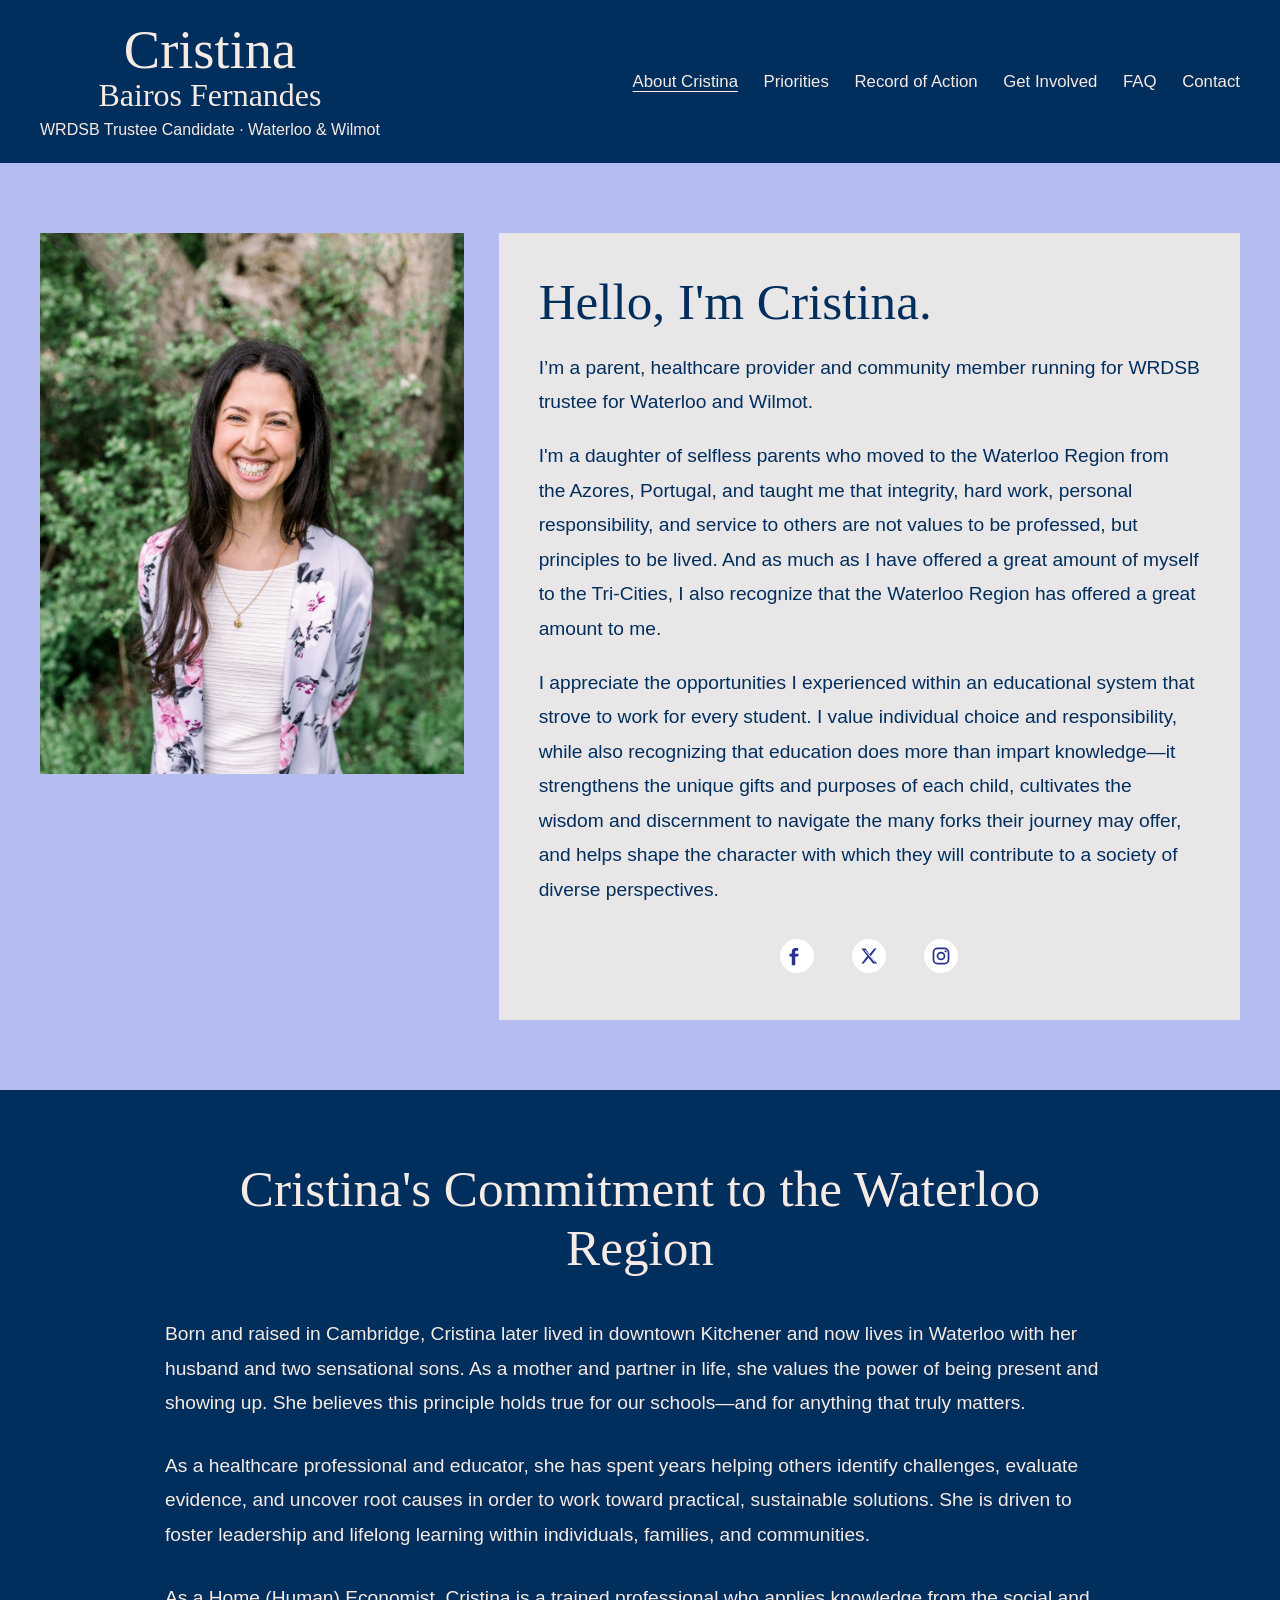
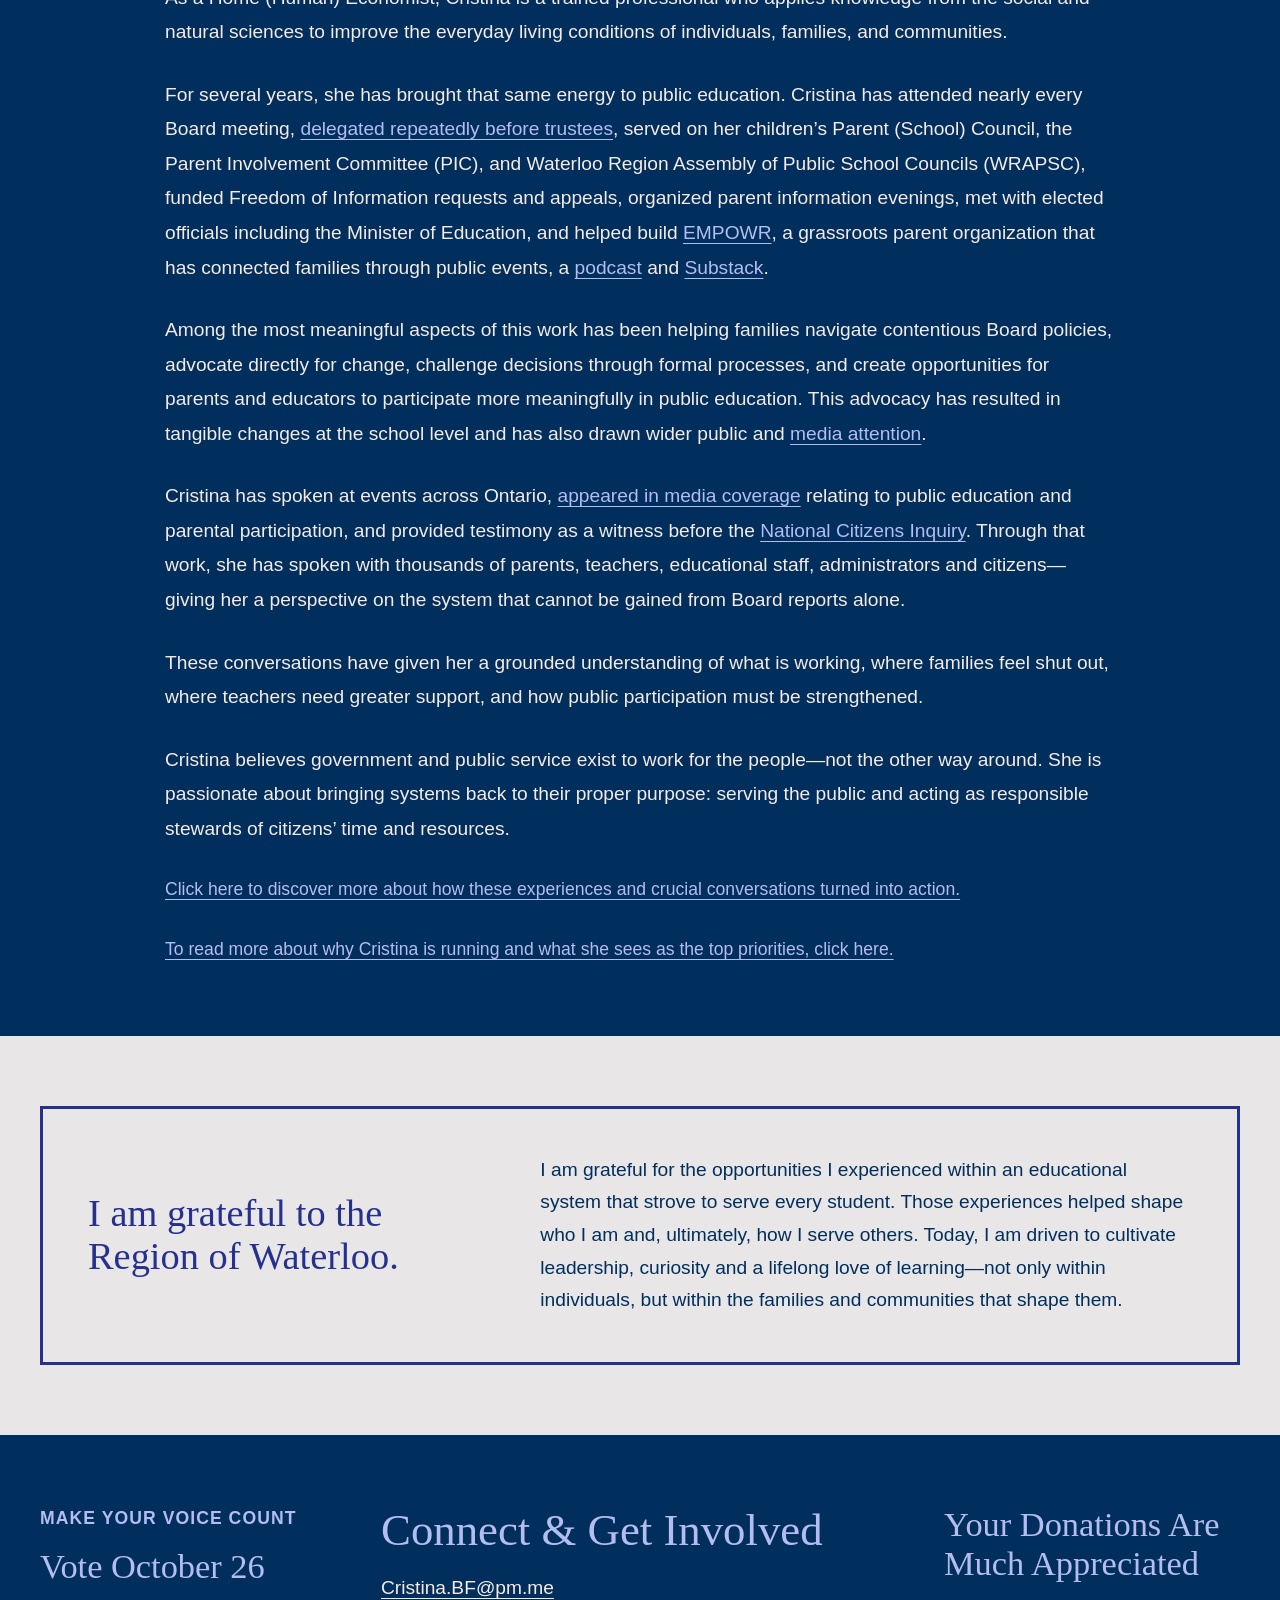
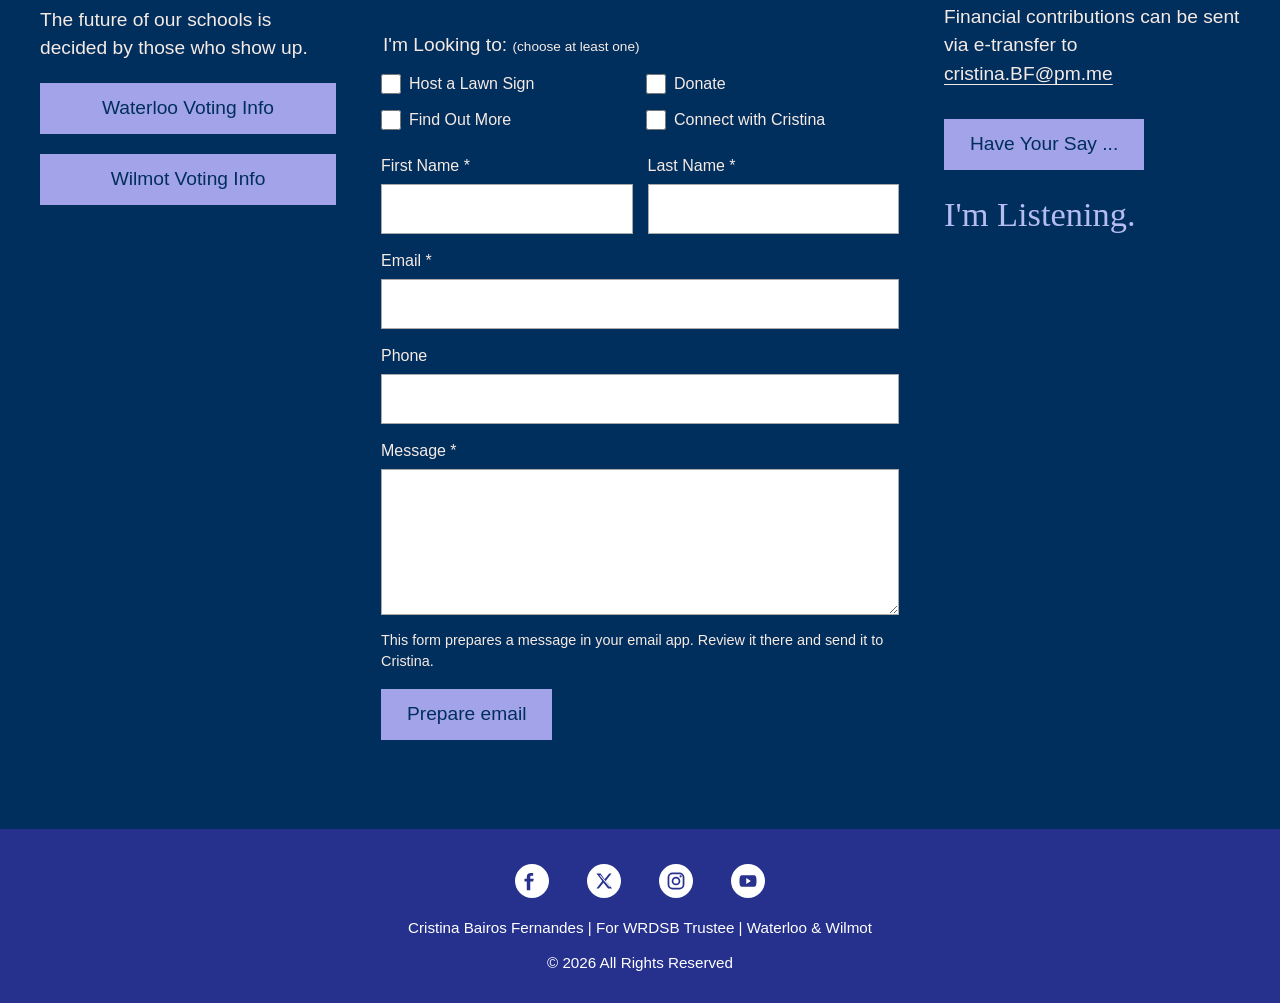
==== about-cris/index.html @ c7315dd9 "Add files via upload" ====
<!doctype html>
<html lang="en-CA">
<head>
  <meta charset="utf-8">
  <meta name="viewport" content="width=device-width, initial-scale=1">
  <title>About Cristina Bairos Fernandes | 2026 WRDSB Trustee Candidate</title>
  <meta name="description" content="Meet Cristina Bairos Fernandes, a parent, healthcare provider and community member running for WRDSB trustee for Waterloo and Wilmot in 2026.">
  <link rel="icon" href="https://static.wixstatic.com/media/94a08f_8d7bc930679843a6bdc421e61376ba02~mv2.png">
  <link rel="stylesheet" href="../styles.css?v=28">
  <script src="../script.js?v=7" defer></script>
  <meta property="og:type" content="website">
  <meta property="og:site_name" content="Cristina Bairos Fernandes">
  <meta property="og:title" content="About Cristina Bairos Fernandes | 2026 WRDSB Trustee Candidate">
  <meta property="og:description" content="Meet Cristina Bairos Fernandes, a parent, healthcare provider and community member running for WRDSB trustee for Waterloo and Wilmot in 2026.">
  <meta property="og:image" content="https://lvernon91.github.io/cfernandes2026/assets/social-preview.png">
  <meta property="og:image:width" content="648">
  <meta property="og:image:height" content="366">
  <meta property="og:image:alt" content="Cristina Bairos Fernandes — She’s Listening. She’s Taking Action. WRDSB Trustee in Waterloo and Wilmot.">
  <meta name="twitter:card" content="summary_large_image">
  <meta name="twitter:title" content="About Cristina Bairos Fernandes | 2026 WRDSB Trustee Candidate">
  <meta name="twitter:description" content="Meet Cristina Bairos Fernandes, a parent, healthcare provider and community member running for WRDSB trustee for Waterloo and Wilmot in 2026.">
  <meta name="twitter:image" content="https://lvernon91.github.io/cfernandes2026/assets/social-preview.png">
  <link rel="canonical" href="https://lvernon91.github.io/cfernandes2026/about-cris/">
  <meta property="og:url" content="https://lvernon91.github.io/cfernandes2026/about-cris/">
  <script type="application/ld+json">
{
  "@context": "https://schema.org",
  "@graph": [
    {
      "@type": "Person",
      "@id": "https://lvernon91.github.io/cfernandes2026/#cristina",
      "name": "Cristina Bairos Fernandes",
      "url": "https://lvernon91.github.io/cfernandes2026/",
      "image": "https://lvernon91.github.io/cfernandes2026/assets/cristina-portrait.png",
      "description": "2026 candidate for Waterloo Region District School Board (WRDSB) trustee for Waterloo and Wilmot, Ontario.",
      "sameAs": [
        "https://www.facebook.com/CrisBairosFern",
        "https://mobile.twitter.com/CrisBairosFern",
        "https://www.instagram.com/crisbairosfern/",
        "https://www.youtube.com/@CrisBairosFern/videos"
      ]
    },
    {
      "@type": "WebSite",
      "@id": "https://lvernon91.github.io/cfernandes2026/#website",
      "url": "https://lvernon91.github.io/cfernandes2026/",
      "name": "Cristina Bairos Fernandes",
      "publisher": {
        "@id": "https://lvernon91.github.io/cfernandes2026/#cristina"
      }
    },
    {
      "@type": "WebPage",
      "@id": "https://lvernon91.github.io/cfernandes2026/about-cris/#webpage",
      "url": "https://lvernon91.github.io/cfernandes2026/about-cris/",
      "name": "About Cristina Bairos Fernandes | 2026 WRDSB Trustee Candidate",
      "description": "Meet Cristina Bairos Fernandes, a parent, healthcare provider and community member running for WRDSB trustee for Waterloo and Wilmot in 2026.",
      "inLanguage": "en-CA",
      "isPartOf": {
        "@id": "https://lvernon91.github.io/cfernandes2026/#website"
      },
      "about": {
        "@id": "https://lvernon91.github.io/cfernandes2026/#cristina"
      }
    }
  ]
}
  </script>
</head>
<body>
<a class="skip-link" href="#main">Skip to content</a>
<header class="site-header">
  <div class="header-inner wrap">
    <a class="brand" href="../" aria-label="Cristina Bairos Fernandes, home"><span>Cristina</span><span>Bairos Fernandes</span><small>WRDSB Trustee Candidate · Waterloo &amp; Wilmot</small></a>
    <details class="navigation" open><summary>Menu <span aria-hidden="true">☰</span></summary><nav aria-label="Main navigation">
      <a href="../about-cris/" aria-current="page">About Cristina</a>
      <a href="../priorities/">Priorities</a>
      <a href="../record-of-action/">Record of Action</a>
      <a href="../getting-involved/">Get Involved</a>
      <a href=".././#faq">FAQ</a>
      <a href="#contact">Contact</a>
    </nav></details>
  </div>
</header>
<main id="main">
  <section class="about-intro section-space"><div class="about-intro-grid wrap">
    <img class="about-portrait" src="../assets/cristina-about.jpg" alt="Cristina Bairos Fernandes" width="932" height="1394" fetchpriority="high">
    <div class="about-intro-copy"><h1>Hello, I'm Cristina.</h1>
      <p>I’m a parent, healthcare provider and community member running for WRDSB trustee for Waterloo and Wilmot.</p>
      <p>I'm a daughter of selfless parents who moved to the Waterloo Region from the Azores, Portugal, and taught me that integrity, hard work, personal responsibility, and service to others are not values to be professed, but principles to be lived. And as much as I have offered a great amount of myself to the Tri-Cities, I also recognize that the Waterloo Region has offered a great amount to me.</p>
      <p>I appreciate the opportunities I experienced within an educational system that strove to work for every student. I value individual choice and responsibility, while also recognizing that education does more than impart knowledge—it strengthens the unique gifts and purposes of each child, cultivates the wisdom and discernment to navigate the many forks their journey may offer, and helps shape the character with which they will contribute to a society of diverse perspectives.</p>
      <nav class="social" aria-label="Connect with Cristina"><a href="https://www.facebook.com/CrisBairosFern" aria-label="Facebook"><img src="../assets/facebook.svg" alt="" width="30" height="30"></a><a href="https://mobile.twitter.com/CrisBairosFern" aria-label="Twitter"><img src="../assets/x.svg" alt="" width="30" height="30"></a><a href="https://www.instagram.com/crisbairosfern/" aria-label="Instagram"><img src="../assets/instagram.svg" alt="" width="30" height="30"></a></nav>
    </div>
  </div></section>
  <section class="about-commitment section-space" aria-labelledby="commitment-title"><div class="about-reading">
    <h2 id="commitment-title">Cristina's Commitment to the Waterloo Region</h2>
    <p>Born and raised in Cambridge, Cristina later lived in downtown Kitchener and now lives in Waterloo with her husband and two sensational sons. As a mother and partner in life, she values the power of being present and showing up. She believes this principle holds true for our schools—and for anything that truly matters.</p>
    <p>As a healthcare professional and educator, she has spent years helping others identify challenges, evaluate evidence, and uncover root causes in order to work toward practical, sustainable solutions. She is driven to foster leadership and lifelong learning within individuals, families, and communities.</p>
    <p>As a Home (Human) Economist, Cristina is a trained professional who applies knowledge from the social and natural sciences to improve the everyday living conditions of individuals, families, and communities.</p>
    <p>For several years, she has brought that same energy to public education. Cristina has attended nearly every Board meeting, <a href="https://www.youtube.com/@CrisBairosFern/videos">delegated repeatedly before trustees</a>, served on her children’s Parent (School) Council, the Parent Involvement Committee (PIC), and Waterloo Region Assembly of Public School Councils (WRAPSC), funded Freedom of Information requests and appeals, organized parent information evenings, met with elected officials including the Minister of Education, and helped build <a href="mailto:empowrconnect@gmail.com">EMPOWR</a>, a grassroots parent organization that has connected families through public events, a <a href="https://empowrconnect.substack.com/podcast">podcast</a> and <a href="https://empowrconnect.substack.com/">Substack</a>.</p>
    <p>Among the most meaningful aspects of this work has been helping families navigate contentious Board policies, advocate directly for change, challenge decisions through formal processes, and create opportunities for parents and educators to participate more meaningfully in public education. This advocacy has resulted in tangible changes at the school level and has also drawn wider public and <a href="https://www.theepochtimes.com/world/candidates-run-in-ontario-trustee-election-to-remove-politics-ideology-from-classrooms-4735652">media attention</a>.</p>
    <p>Cristina has spoken at events across Ontario, <a href="../record-of-action/">appeared in media coverage</a> relating to public education and parental participation, and provided testimony as a witness before the <a href="https://nationalcitizensinquiry.ca/witness/christina-fernandes/">National Citizens Inquiry</a>. Through that work, she has spoken with thousands of parents, teachers, educational staff, administrators and citizens—giving her a perspective on the system that cannot be gained from Board reports alone.</p>
    <p>These conversations have given her a grounded understanding of what is working, where families feel shut out, where teachers need greater support, and how public participation must be strengthened.</p>
    <p>Cristina believes government and public service exist to work for the people—not the other way around. She is passionate about bringing systems back to their proper purpose: serving the public and acting as responsible stewards of citizens’ time and resources.</p>
    <p class="about-next"><a href="../record-of-action/">Click here to discover more about how these experiences and crucial conversations turned into action.</a></p>
    <p class="about-next"><a href="../priorities/">To read more about why Cristina is running and what she sees as the top priorities, click here.</a></p>
  </div></section>
  <section class="section-space" aria-labelledby="gratitude-title"><div class="gratitude-panel wrap">
    <h2 id="gratitude-title">I am grateful to the Region of Waterloo.</h2>
    <p>I am grateful for the opportunities I experienced within an educational system that strove to serve every student. Those experiences helped shape who I am and, ultimately, how I serve others. Today, I am driven to cultivate leadership, curiosity and a lifelong love of learning—not only within individuals, but within the families and communities that shape them.</p>
  </div></section>
</main>
<footer>
  <div class="contact-section section-space" id="contact"><div class="contact-grid wrap">
    <section class="voting"><p class="eyebrow">Make Your Voice Count</p><h2>Vote October 26</h2><p>The future of our schools is decided by those who show up.</p><a class="button" href="https://www.waterloo.ca/council-and-committees/municipal-elections/vote-in-the-municipal-election">Waterloo Voting Info</a><a class="button" href="https://www.wilmot.ca/township-office/elections/">Wilmot Voting Info</a></section>
    <section class="connect"><h2>Connect &amp; Get Involved</h2><a class="email" href="mailto:Cristina.BF@pm.me">Cristina.BF@pm.me</a>
      <form id="contact-form">
        <fieldset><legend>I'm Looking to: <span>(choose at least one)</span></legend><div class="checkboxes"><label><input type="checkbox" name="interest" value="Host a Lawn Sign"> Host a Lawn Sign</label><label><input type="checkbox" name="interest" value="Donate"> Donate</label><label><input type="checkbox" name="interest" value="Find Out More"> Find Out More</label><label><input type="checkbox" name="interest" value="Connect with Cristina"> Connect with Cristina</label></div></fieldset>
        <div class="name-fields"><label>First Name *<input name="firstName" autocomplete="given-name" maxlength="100" required></label><label>Last Name *<input name="lastName" autocomplete="family-name" maxlength="100" required></label></div>
        <label>Email *<input name="email" type="email" autocomplete="email" maxlength="250" required></label>
        <label>Phone<input name="phone" type="tel" autocomplete="tel" maxlength="50"></label>
        <label>Message *<textarea name="message" rows="5" required></textarea></label>
        <p class="form-note">This form prepares a message in your email app. Review it there and send it to Cristina.</p>
        <button class="button" type="submit">Prepare email</button><p id="form-status" role="status"></p>
      </form>
    </section>
    <section class="donations"><h2>Your Donations Are Much Appreciated</h2><p>Financial contributions can be sent via e-transfer to <a href="mailto:cristina.BF@pm.me?subject=Cristina%20for%20WRDSB%20Trustee%20Financial%20Contribution">cristina.BF@pm.me</a></p><a class="button" href="https://docs.google.com/forms/d/e/1FAIpQLSfS1SNRipjZpWVrn5qnN9l6ZZ29Iqpj7XGVn9k5e36djP1xtg/viewform?usp=publish-editor">Have Your Say ...</a><h2 class="listening">I'm Listening.</h2></section>
  </div></div>
  <div class="footer-bottom"><div class="wrap"><nav class="social social-footer-icons" aria-label="Social media"><a href="https://www.facebook.com/CrisBairosFern" aria-label="Facebook"><img src="../assets/facebook.svg" alt="" width="30" height="30"></a><a href="https://mobile.twitter.com/CrisBairosFern" aria-label="Twitter"><img src="../assets/x.svg" alt="" width="30" height="30"></a><a href="https://www.instagram.com/crisbairosfern/" aria-label="Instagram"><img src="../assets/instagram.svg" alt="" width="30" height="30"></a><a href="https://www.youtube.com/@CrisBairosFern/videos" aria-label="YouTube"><img src="../assets/youtube.svg" alt="" width="30" height="30"></a></nav><p>Cristina Bairos Fernandes | For WRDSB Trustee | Waterloo &amp; Wilmot</p><p>© 2026 All Rights Reserved</p></div></div>
</footer>
</body>
</html>
---- styles.css ----
@font-face{font-family:Caslon;src:url('https://static.parastorage.com/fonts/v2/8b0f1580-ef47-497a-a00d-427c36fad7e8/v1/adobe-caslon-w01-smbd.woff2') format('woff2');font-display:swap}
@font-face{font-family:Futura;src:url('https://static.parastorage.com/fonts/v2/790166f1-b347-4f16-8a29-f0c4931a7c35/v1/futura-lt-w01-book.woff2') format('woff2');font-display:swap}
:root{--navy:#002e5d;--blue:#1d426f;--lavender:#b5bcf0;--cream:#f6ebe4;--purple:#25318d;scroll-padding-top:160px}
*{box-sizing:border-box}body{margin:0;color:var(--navy);background:#e8e6e6;font:1.2rem/1.5 Futura,'Century Gothic',Arial,sans-serif}h1,h2,h3,p{margin:0}h1,h2,h3{font-family:Caslon,Georgia,serif;font-weight:400;line-height:1.14}h2{font-size:clamp(2rem,4vw,3.5rem)}h3{font-size:1.55rem}p{margin-top:1.2rem}a{color:inherit;text-underline-offset:4px}img{max-width:100%;display:block}button,input,textarea,summary{font:inherit}button,a,summary,input,textarea{touch-action:manipulation}:focus-visible{outline:3px solid #eaba66;outline-offset:5px}.wrap{width:min(1400px,calc(100% - 80px));margin-inline:auto}.section-space{padding-block:70px}.center{text-align:center;margin-top:40px}.button{display:inline-flex;align-items:center;justify-content:center;min-height:48px;max-width:100%;padding:12px 25px;background:#a2a3e9;color:var(--navy);border:1px solid transparent;border-radius:0;text-decoration:none;text-align:center;line-height:1.3;cursor:pointer}.button:hover{background:#d1d5fa}.skip-link{position:fixed;top:8px;left:8px;z-index:10;background:white;padding:12px;transform:translateY(-150%)}.skip-link:focus{transform:none}
.site-header{position:sticky;top:0;z-index:5;background:var(--navy);color:var(--cream)}.header-inner{display:flex;align-items:center;justify-content:space-between;gap:35px;padding-block:22px}.brand{display:flex;flex-direction:column;text-align:center;text-decoration:none;flex-shrink:0;font-family:Caslon,Georgia,serif;line-height:1.05}.brand span:first-child{font-size:3.4rem}.brand span:nth-child(2){font-size:2rem}.brand small{font:1.1rem/1.4 Futura,Arial,sans-serif;margin-top:6px}.navigation summary{display:none}.navigation nav{display:flex;align-items:center;justify-content:flex-end;gap:clamp(15px,2vw,32px)}.navigation nav a{text-decoration:none;font-size:1.05rem;padding-block:12px}.navigation nav a:hover{text-decoration:underline}
.hero{background:#ececf5 url('assets/homepage-background.webp') center/cover}.hero-inner{display:grid;grid-template-columns:minmax(0,1.25fr) minmax(0,1fr);align-items:end;gap:25px}.hero-copy{align-self:start;padding-block:60px 45px}.hero h1{font-size:clamp(2rem,3.35vw,3.3rem)}.hero-copy p{max-width:650px}.vote-date{font-size:1.4rem}.commitments{list-style:none;padding:0;margin:20px 0 30px;font-size:clamp(1.1rem,1.5vw,1.45rem)}.commitments li{position:relative;padding-left:36px;margin-block:10px}.commitments li:before{content:'✓';position:absolute;left:0;top:1px;display:grid;place-items:center;width:25px;height:25px;border-radius:50%;background:var(--lavender);font-weight:bold;font-family:Arial,sans-serif}.portrait{width:100%;height:auto;max-height:790px;object-fit:contain;object-position:center bottom}
.priorities{background:var(--blue);color:var(--cream)}.ruled{display:flex;align-items:center;gap:30px;text-align:center;color:var(--lavender);margin-bottom:45px}.ruled:before,.ruled:after{content:'';height:1px;flex:1;background:var(--lavender)}.priority-grid{display:grid;grid-template-columns:repeat(4,minmax(0,1fr));gap:30px}.priority-grid article{text-align:center}.icon-circle{width:112px;height:112px;background:var(--lavender);border-radius:50%;display:grid;place-items:center;margin:0 auto 24px;color:var(--navy)}.icon-circle svg{width:75px;height:75px;fill:none;stroke:currentColor;stroke-width:2.3;stroke-linecap:round;stroke-linejoin:round}.priority-grid h3{color:var(--lavender);min-height:3.5em}.priority-grid h3:after{content:'';display:block;width:55px;height:2px;background:var(--lavender);margin:20px auto 0}.priority-grid p{text-align:left;font-size:1.15rem;line-height:1.55}
.experience-panel{border:3px solid var(--purple);padding:40px}.experience h2{text-align:center;font-size:clamp(2rem,3vw,2.6rem)}.intro{max-width:950px;margin:25px auto 40px;text-align:center}.experience-grid{display:grid;grid-template-columns:repeat(3,minmax(0,1fr));gap:40px}.experience-grid article+article{border-left:1px solid #a2a3e9;padding-left:40px}.experience-symbol{font-family:Georgia,serif;font-size:4.5rem;line-height:1;display:block;margin-bottom:20px}.experience-grid h3{min-height:2.7em}.experience-grid p{font-size:1.15rem}
.vision{background:#eef0f4 url('assets/vision-background.jpg') center/cover}.vision-panel{padding:35px 0 45px;background:transparent;text-align:left;max-width:1400px}.vision h2{color:var(--purple)}.vision-title{display:flex;align-items:center;justify-content:center;gap:24px;width:58%;text-align:center;white-space:nowrap;font-size:clamp(2rem,3.5vw,3.5rem)}.vision-title:before,.vision-title:after{content:"";height:3px;background:var(--lavender);flex:1;min-width:35px}.vision p{width:52%;max-width:850px;margin-left:3%;margin-right:0}.vision p:not(.vision-values):not(.vision-closing){color:#757575}.vision-values{font-family:Caslon,Georgia,serif;font-size:clamp(1.6rem,2.5vw,2.6rem);line-height:1.3;padding-block:0;text-align:center}.vision-values span{color:#a2a3e9;margin-inline:8px}.vision-closing{text-align:center}
.contact-section{background:var(--navy);color:var(--cream);scroll-margin-top:20px}.contact-grid{display:grid;grid-template-columns:minmax(0,.8fr) minmax(0,1.4fr) minmax(0,.8fr);gap:45px}.contact-grid h2{font-size:2.15rem;color:var(--lavender)}.connect h2{font-size:clamp(2.2rem,3.5vw,3.4rem)}.eyebrow{font-size:1.1rem;text-transform:uppercase;font-weight:bold;letter-spacing:.06em;color:var(--lavender);margin:0 0 16px}.voting .button{display:flex;margin-top:20px}.email{display:inline-block;margin-top:18px}.donations a{overflow-wrap:anywhere}.donations .button{margin-top:30px}.listening{margin-top:25px}form{margin-top:28px}fieldset{margin:0 0 22px;padding:0;border:0}legend{margin-bottom:12px}legend span{font-size:.85rem}.checkboxes{display:grid;grid-template-columns:1fr 1fr;gap:12px}.checkboxes label{display:flex;align-items:center;gap:8px;font-size:1rem;margin:0}.checkboxes input{width:20px;height:20px;margin:0;flex-shrink:0;accent-color:#a2a3e9}.name-fields{display:grid;grid-template-columns:1fr 1fr;gap:15px}form>label,.name-fields label{display:block;margin-bottom:15px;font-size:1rem}input:not([type=checkbox]),textarea{display:block;width:100%;min-width:0;border:1px solid #aaa;background:white;color:var(--navy);padding:12px;margin-top:6px;border-radius:0;font-size:1rem}textarea{resize:vertical;min-height:125px}.form-note{font-size:.9rem;line-height:1.5;margin:0 0 16px}#form-status{font-size:.95rem}.footer-bottom{background:var(--purple);color:white;text-align:center;padding:28px 0;font-size:.95rem}.social{display:flex;justify-content:center;flex-wrap:wrap;gap:24px}.social a{padding:10px 0}.footer-bottom p{margin-top:12px}
@media(min-width:1101px){.navigation:not([open]) nav{display:flex}}
@media(max-width:1100px){.wrap{width:calc(100% - 48px)}.contact-grid{grid-template-columns:1fr 1.6fr}.donations{grid-column:1/-1;max-width:650px}.priority-grid{grid-template-columns:repeat(2,minmax(0,1fr));gap:45px}.priority-grid h3{min-height:0}}
@media(max-width:1100px){:root{scroll-padding-top:135px}.header-inner{padding-block:15px}.brand span:first-child{font-size:2.7rem}.brand span:nth-child(2){font-size:1.65rem}.navigation summary{display:flex;align-items:center;gap:12px;cursor:pointer;min-height:48px}.navigation nav{position:absolute;left:0;right:0;top:100%;background:var(--navy);padding:20px 24px;display:flex;flex-direction:column;align-items:stretch;gap:4px;border-top:1px solid #b5bcf055;max-height:calc(100dvh - 130px);overflow:auto}.navigation nav a{padding:12px}.hero-inner{grid-template-columns:1.2fr 1fr}.hero-copy{padding-block:48px 35px}.experience-grid{gap:25px}.experience-grid article+article{padding-left:25px}}
@media(max-width:700px){body{font-size:1.1rem}.wrap{width:calc(100% - 36px)}.section-space{padding-block:45px}.brand span:first-child{font-size:2.3rem}.brand span:nth-child(2){font-size:1.4rem}.brand small{font-size:.9rem}.header-inner{gap:15px}.hero-inner{grid-template-columns:1fr;gap:0}.hero-copy{padding-block:44px 20px}.hero h1{font-size:clamp(1.8rem,6.5vw,2.7rem)}.portrait{max-height:470px;width:min(100%,370px);margin:auto}.commitments{font-size:1.1rem}.priority-grid,.experience-grid,.contact-grid{grid-template-columns:1fr}.priority-grid{gap:38px}.priority-grid p{max-width:480px;margin-inline:auto}.ruled{gap:15px}.experience-panel{padding:28px 22px}.experience-grid article+article{border-left:0;border-top:1px solid #a2a3e9;padding:25px 0 0}.experience-grid h3{min-height:0}.experience-symbol{font-size:3.5rem}.vision-panel{padding:30px 22px}.contact-grid{gap:45px}.donations{grid-column:auto}.voting .button{max-width:350px}.name-fields{grid-template-columns:1fr;gap:0}.button{font-size:1rem}.social{gap:20px}.footer-bottom{font-size:.85rem}}
@media(max-width:360px){.checkboxes{grid-template-columns:1fr}.brand span:nth-child(2){font-size:1.25rem}.navigation summary{font-size:1rem}}
.navigation nav a[aria-current=page]{text-decoration:underline}
.about-intro{background:var(--lavender)}.about-intro-grid{display:grid;grid-template-columns:minmax(0,.8fr) minmax(0,1.4fr);align-items:start;gap:35px}.about-portrait{width:100%;height:auto}.about-intro-copy{background:#e8e6e6;padding:40px;line-height:1.8}.about-intro h1{font-size:clamp(2.4rem,4vw,3.5rem)}.about-intro-copy .social{margin-top:25px;font-size:1rem}.about-commitment{background:var(--navy);color:var(--cream)}.about-reading{width:min(950px,calc(100% - 80px));margin-inline:auto;line-height:1.8}.about-reading h2{text-align:center;margin-bottom:40px}.about-reading p{margin-top:28px}.about-reading a{color:var(--lavender)}.about-next{font-size:1.1rem}.gratitude-panel{border:3px solid var(--purple);padding:45px;display:grid;grid-template-columns:minmax(0,1fr) minmax(0,1.6fr);align-items:center;gap:45px}.gratitude-panel h2{color:var(--purple);font-size:clamp(2rem,3vw,2.6rem)}.gratitude-panel p{margin:0;line-height:1.7}
@media(max-width:900px){.about-intro-grid{grid-template-columns:1fr}.about-portrait{max-width:400px;margin-inline:auto}.about-reading{width:calc(100% - 48px)}.gratitude-panel{grid-template-columns:1fr;gap:25px}}
@media(max-width:700px){.about-intro-copy{padding:28px 22px}.about-reading{width:calc(100% - 36px)}.about-reading h2{margin-bottom:30px}.gratitude-panel{padding:28px 22px}}

/* Priorities page */
.policy-reading{width:min(950px,calc(100% - 80px));margin-inline:auto;line-height:1.8}.policy-reading h1,.policy-reading h2{text-align:center;margin-bottom:36px}.policy-reading h1{font-size:clamp(2.4rem,4vw,3.5rem)}.policy-reading p{margin-top:26px}.policy-quote-grid{display:grid;grid-template-columns:minmax(0,1fr) minmax(0,1.7fr);align-items:center;gap:50px;background:white;padding:35px}.delegation-video{text-decoration:none}.delegation-video img{height:auto;width:100%}.delegation-video span{display:block;padding:15px;background:var(--navy);color:var(--cream);text-align:center;font-size:1rem}.policy-quote figure{margin:0}.policy-quote blockquote{margin:0;font:clamp(1.5rem,2.5vw,2rem)/1.5 Caslon,Georgia,serif}.policy-quote figcaption{margin-top:22px}.why-running{background:#ececf5 url('assets/homepage-background.webp') center/cover}.policy-dark{background:var(--navy);color:var(--cream)}.policy-dark h2{color:var(--lavender)}.governance{background:white;color:var(--purple)}.governance-subtitle{text-align:center;font:italic clamp(1.4rem,3vw,2rem)/1.4 Caslon,Georgia,serif}.governance-image{width:min(100%,720px);height:auto;margin:35px auto 0}.policy-jump-links{display:flex;flex-wrap:wrap;gap:12px;margin-top:30px}.policy-jump-links a{padding:10px 16px;border:1px solid var(--lavender);color:var(--lavender);line-height:1.4}.priority-detail{background-color:var(--blue);background-position:center;background-size:cover}.priority-detail-panel{display:grid;grid-template-columns:140px minmax(0,1fr);gap:35px;padding:45px;background:rgba(0,46,93,.92);color:var(--cream);border-radius:30px;max-width:1150px}.priority-detail .icon-circle{margin:0 auto}.priority-detail h2{font-size:clamp(1.8rem,3vw,2.5rem);color:var(--lavender)}.priority-detail h3{margin-top:30px;line-height:1.4}.priority-detail p{line-height:1.7}.priority-detail ul{padding-left:1.3em;margin:20px 0 0;line-height:1.7}.priority-detail li+li{margin-top:12px}#student-success{background-image:url('assets/vision-background.jpg')}#parent-participation{background-image:url('assets/parent-participation-background.jpg')}#supporting-educators{background-image:url('assets/educator-background.jpg')}#truth-trust-transparency{background-image:url('assets/governance-background.jpg')}
@media(max-width:900px){.policy-reading{width:calc(100% - 48px)}.policy-quote-grid{grid-template-columns:1fr;gap:30px}.delegation-video{max-width:550px;margin-inline:auto}.priority-detail-panel{grid-template-columns:110px minmax(0,1fr);gap:25px;padding:35px}}
@media(max-width:700px){.policy-reading{width:calc(100% - 36px)}.policy-quote-grid{padding:25px 22px}.priority-detail-panel{grid-template-columns:1fr;padding:30px 22px;border-radius:20px}.priority-detail h2{text-align:center}.policy-jump-links{flex-direction:column}.policy-reading h1,.policy-reading h2{margin-bottom:28px}}

/* Record of Action page */
.record-values,.record-actions{background:white}.record-values-grid{display:grid;grid-template-columns:repeat(2,minmax(0,1fr));align-items:center;background:#e8e6e6}.record-video{position:relative;display:block;text-decoration:none;overflow:hidden}.record-video img{width:100%;height:100%;object-fit:cover}.record-budget{aspect-ratio:2000/1414;min-width:0}.record-budget img{height:auto;object-fit:contain}.record-play{position:absolute;top:50%;left:50%;transform:translate(-50%,-50%);display:grid;place-items:center;width:64px;height:64px;background:#fff;color:#e62117;border-radius:50%;font:28px/1 Arial,sans-serif;padding-left:4px;box-shadow:0 2px 12px #0003}.record-video:hover .record-play{background:var(--lavender)}.record-values-copy{padding:clamp(24px,3vw,45px);min-width:0;display:flex;flex-direction:column;justify-content:center}.record-value-lines{display:grid;gap:16px}.record-values-copy p{font:clamp(1.5rem,2.5vw,2.25rem)/1.4 Caslon,Georgia,serif;color:#757575;margin:0}.record-values-copy strong{font-weight:bold;color:var(--navy)}.record-values-copy .social{justify-content:flex-start;margin-top:25px;font-size:1rem}.record-intro{background:#f7f5ff}.record-intro-grid{display:grid;grid-template-columns:minmax(0,1fr) minmax(0,1.15fr);align-items:center;gap:50px}.record-intro .eyebrow{color:#5b4d96}.record-intro h1{font-size:clamp(1.9rem,2.7vw,2.5rem)}.record-rule{height:3px;width:70px;background:var(--lavender);margin-top:24px}.record-quote{aspect-ratio:1150/648}.record-quote figure{position:absolute;inset:0 46% 0 0;background:#75757591;color:white;margin:0;padding:25px;display:flex;flex-direction:column;justify-content:center}.record-quote blockquote{font:italic clamp(1.4rem,2.4vw,2.2rem)/1.2 Caslon,Georgia,serif;margin:0}.record-quote figcaption{font-size:.75rem;text-transform:uppercase;letter-spacing:.06em;margin-top:20px}.record-quote .record-play{left:77%} .record-action-grid{padding:0;list-style:none;display:grid;grid-template-columns:repeat(6,minmax(0,1fr));gap:32px 0;position:relative;isolation:isolate}
.record-action-grid::before,.record-action-grid::after{content:"";position:absolute;height:3px;background:var(--lavender);z-index:-1}
.record-action-grid::before{top:34px;left:0;right:0}
.record-action-grid::after{top:222px;left:18%;right:18%}
.record-action-grid li{grid-column:span 2;min-width:0;display:flex;flex-direction:column;align-items:center}
.record-action-grid li:nth-child(4){grid-column:2 / span 2}
.record-action-grid li:nth-child(5){grid-column:4 / span 2}
.record-action-icon{width:70px;height:70px;border-radius:50%;background:#5b4d96;color:white;display:grid;place-items:center;margin:0 auto;flex-shrink:0}
.record-action-icon svg{width:48px;height:48px;fill:none;stroke:currentColor;stroke-width:2;stroke-linecap:round;stroke-linejoin:round}
.record-action-card{background:#d1d3f5;border-radius:30px;width:84%;max-width:310px;height:86px;padding:10px 12px;text-align:center;display:flex;flex-direction:column;align-items:center;justify-content:center}
.record-action-card h2{font-size:21px;line-height:1; text-transform:uppercase;font-weight:400;min-height:0;max-width:100%}
.record-action-card .record-rule{background:#5b4d96;width:70px;height:3px;margin:6px auto 0;flex-shrink:0}
@media(max-width:1000px){.record-intro-grid{grid-template-columns:1fr;gap:35px}.record-quote{width:min(100%,700px);margin-inline:auto}.record-quote blockquote{font-size:clamp(1.4rem,4vw,2.2rem)}.record-values-grid{grid-template-columns:1fr;max-width:750px}.record-values-copy{padding:35px}}
@media(max-width:700px){.record-values-grid{grid-template-columns:1fr}.record-budget{min-height:0;aspect-ratio:2000/1414}.record-values-copy{padding:30px 22px}.record-values-copy p{font-size:clamp(1.5rem,6vw,2rem)}.record-action-grid{grid-template-columns:1fr;gap:28px}.record-action-grid li,.record-action-grid li:nth-child(4),.record-action-grid li:nth-child(5){grid-column:1}.record-action-grid::before,.record-action-grid::after{display:none}.record-action-card{width:min(100%,310px)}.record-quote{aspect-ratio:auto}.record-quote img{height:auto}.record-quote figure{position:relative;inset:auto;background:#5b4d96;padding:25px}.record-quote .record-play{top:clamp(65px,24vw,150px);left:50%}.record-quote blockquote{font-size:1.8rem}}

/* Getting Involved */
.involved-intro{background:#e8e0ee;text-align:center;color:#131946}
.involved-intro .wrap{max-width:1100px}
.involved-intro h1{font-size:clamp(2.5rem,5vw,3.5rem);margin:0 0 30px}
.involved-intro p{font-size:1.375rem;margin:16px 0}
.involved-row{display:grid;grid-template-columns:1fr 1fr;background:#fff;color:#131946;scroll-margin-top:150px}
.involved-image{width:100%;height:100%;min-height:540px;object-fit:cover;display:block}
.involved-connect-image{object-position:left top}
.involved-copy{padding:55px clamp(28px,5vw,85px);text-align:center;align-self:center}
.involved-copy h2{font-size:2.2rem;margin:0 0 28px}
.involved-copy p{margin:0 0 24px;font-size:1.3rem}
.involved-copy a:not(.button){text-decoration:underline;text-underline-offset:3px}
.involved-copy .align-left,.donation-guidelines{text-align:left}
.donation-guidelines{padding-left:24px;font-style:italic;font-size:1.15rem;line-height:1.5;margin:0 0 28px}
.donation-guidelines li{margin-bottom:12px}
.involved-copy .involved-note{font-size:1rem;margin:20px 0 0}
#form{scroll-margin-top:150px}
@media(max-width:700px){
 .involved-row{grid-template-columns:1fr}
 .involved-image{height:320px;min-height:0}
 .involved-copy{padding:40px 24px}
 .involved-reverse .involved-copy{grid-row:2}
 .involved-reverse .involved-image{grid-row:1}
 .involved-intro p,.involved-copy p{font-size:1.15rem}
}

.record-values-copy .social,.record-footer-icons{gap:12px}.record-values-copy .social a,.record-footer-icons a{display:grid;place-items:center;width:44px;height:44px;padding:8px}.record-values-copy .social img,.record-footer-icons img{width:30px;height:30px}

/* Keep navigation available while giving scrolling content more room. */
.site-header{transition:transform .2s ease}
.site-header.header-hidden{transform:translateY(-100%)}
.site-header:focus-within{transform:translateY(0)}
@media(prefers-reduced-motion:reduce){.site-header{transition:none}}

@media(max-width:1000px){.vision-title{width:70%;gap:15px;font-size:clamp(2rem,4vw,3rem)}.vision p{width:64%}}
@media(max-width:700px){.vision-panel{padding:20px 0}.vision-title{width:100%;white-space:normal;gap:12px}.vision-title:before,.vision-title:after{min-width:20px}.vision p{width:100%;margin-inline:0}.vision-values{font-size:clamp(1.4rem,5vw,2rem)}.vision-values span{margin-inline:2px}}

.hero-vote-mobile{display:none}
@media(max-width:700px){
 .hero-inner{display:block;position:relative;isolation:isolate;overflow:hidden;width:100%;padding:0 18px;background:#efebf6}
 .hero-copy{position:relative;z-index:1;padding:28px 0 26px;min-height:390px}
 .hero h1{font-family:Futura,'Century Gothic',Arial,sans-serif;font-size:clamp(1.2rem,4.5vw,1.7rem);line-height:1.35;max-width:100%;margin-bottom:20px}
 .hero-copy>p{font-family:Caslon,Georgia,serif;font-size:clamp(1rem,4vw,1.25rem);line-height:1.4;width:57%;margin-top:0}
 .hero-inner .portrait{position:absolute;z-index:0;right:-9%;bottom:0;width:56%;height:calc(100% - 12px);max-height:none;object-fit:contain;object-position:right bottom;margin:0}
 .hero-copy>.button{margin-top:16px;width:60%;font-size:1rem}
 .hero-vote-desktop{display:none}
 .hero-vote-mobile{display:block;background:var(--navy);color:var(--cream);padding:26px 0 30px}
 .hero-vote-mobile .vote-date{font-family:Caslon,Georgia,serif;font-size:1.5rem;line-height:1.2;margin:0}
 .hero-vote-mobile .commitments{margin:15px 0 0;font-size:1.05rem;line-height:1.35}
 .hero-vote-mobile .commitments li:before{background:transparent;border:2px solid var(--lavender);border-radius:2px;color:var(--lavender);width:23px;height:23px}
}

.donation-dialog{border:0;background:#896786;color:white;width:min(850px,calc(100% - 32px));max-height:calc(100dvh - 32px);padding:85px 55px 75px;text-align:center;overflow-y:auto}
.donation-dialog::backdrop{background:rgba(255,255,255,.72)}
.donation-dialog h2{font-size:clamp(2rem,4vw,2.8rem);line-height:1.3;font-weight:bold}
.donation-dialog p{font-family:Caslon,Georgia,serif;font-size:clamp(1.2rem,2.5vw,1.8rem);line-height:1.35;margin-top:24px}
.donation-dialog a{overflow-wrap:anywhere}
.donation-dialog-close-form{margin:0;position:absolute;top:14px;right:20px}
.donation-dialog-close{border:0;background:transparent;color:white;font:300 44px/1 Arial,sans-serif;width:48px;height:48px;cursor:pointer}
@media(max-width:700px){.donation-dialog{padding:70px 22px 45px}.donation-dialog p br{display:none}}

.social a{display:grid;place-items:center;min-width:44px;min-height:44px;padding:7px}.social img{width:30px;height:30px}

.social img,.record-values-copy .social img,.record-footer-icons img{width:34px;height:34px}

.campaign-audio{background:#efebf6;text-align:center}.campaign-audio h2{font-size:clamp(1.8rem,3vw,2.5rem)}.campaign-audio audio{display:block;width:min(100%,550px);margin:24px auto 0}.campaign-audio .audio-download{font-size:1rem;margin-top:12px}

.hero-audio{display:block;width:min(100%,360px);margin-top:28px;height:42px}
@media(max-width:700px){.hero-audio{width:57%;margin-top:22px;height:40px}}

/* Candidate context stays separate from the mobile portrait overlay. */
.candidate-intro{background:#efebf6;padding:20px 0;border-bottom:1px solid #b5bcf066}.candidate-intro p{max-width:1050px;margin:0;font-size:1.05rem;line-height:1.55}.page-introduction{font-size:1.1rem;line-height:1.6}
.faq{background:#f4f1f8;scroll-margin-top:20px}.faq-inner{max-width:1000px}.faq h2{text-align:center;margin-bottom:35px}.faq-item{border-bottom:1px solid #b5bcf0}.faq-item:first-of-type{border-top:1px solid #b5bcf0}.faq-item summary{padding:22px 12px;cursor:pointer;font-weight:bold;line-height:1.45}.faq-item[open] summary{color:var(--purple)}.faq-answer{padding:0 12px 24px}.faq-answer p{margin-top:0;line-height:1.65}.faq-answer p+p{margin-top:16px;font-size:1rem}.faq-answer a{font-weight:bold}
@media(max-width:700px){.candidate-intro{padding:16px 0}.candidate-intro p{font-size:.95rem}.faq h2{font-size:2rem;margin-bottom:24px}.faq-item summary{padding:18px 4px;font-size:1.05rem}.faq-answer{padding:0 4px 22px;font-size:1.05rem}}

.brand small{max-width:none;align-self:center;white-space:nowrap;font-size:1rem}
@media(max-width:1100px){.brand small{font-size:.87rem}}
@media(max-width:700px){.brand small{font-size:clamp(.65rem,2.65vw,.87rem)}}
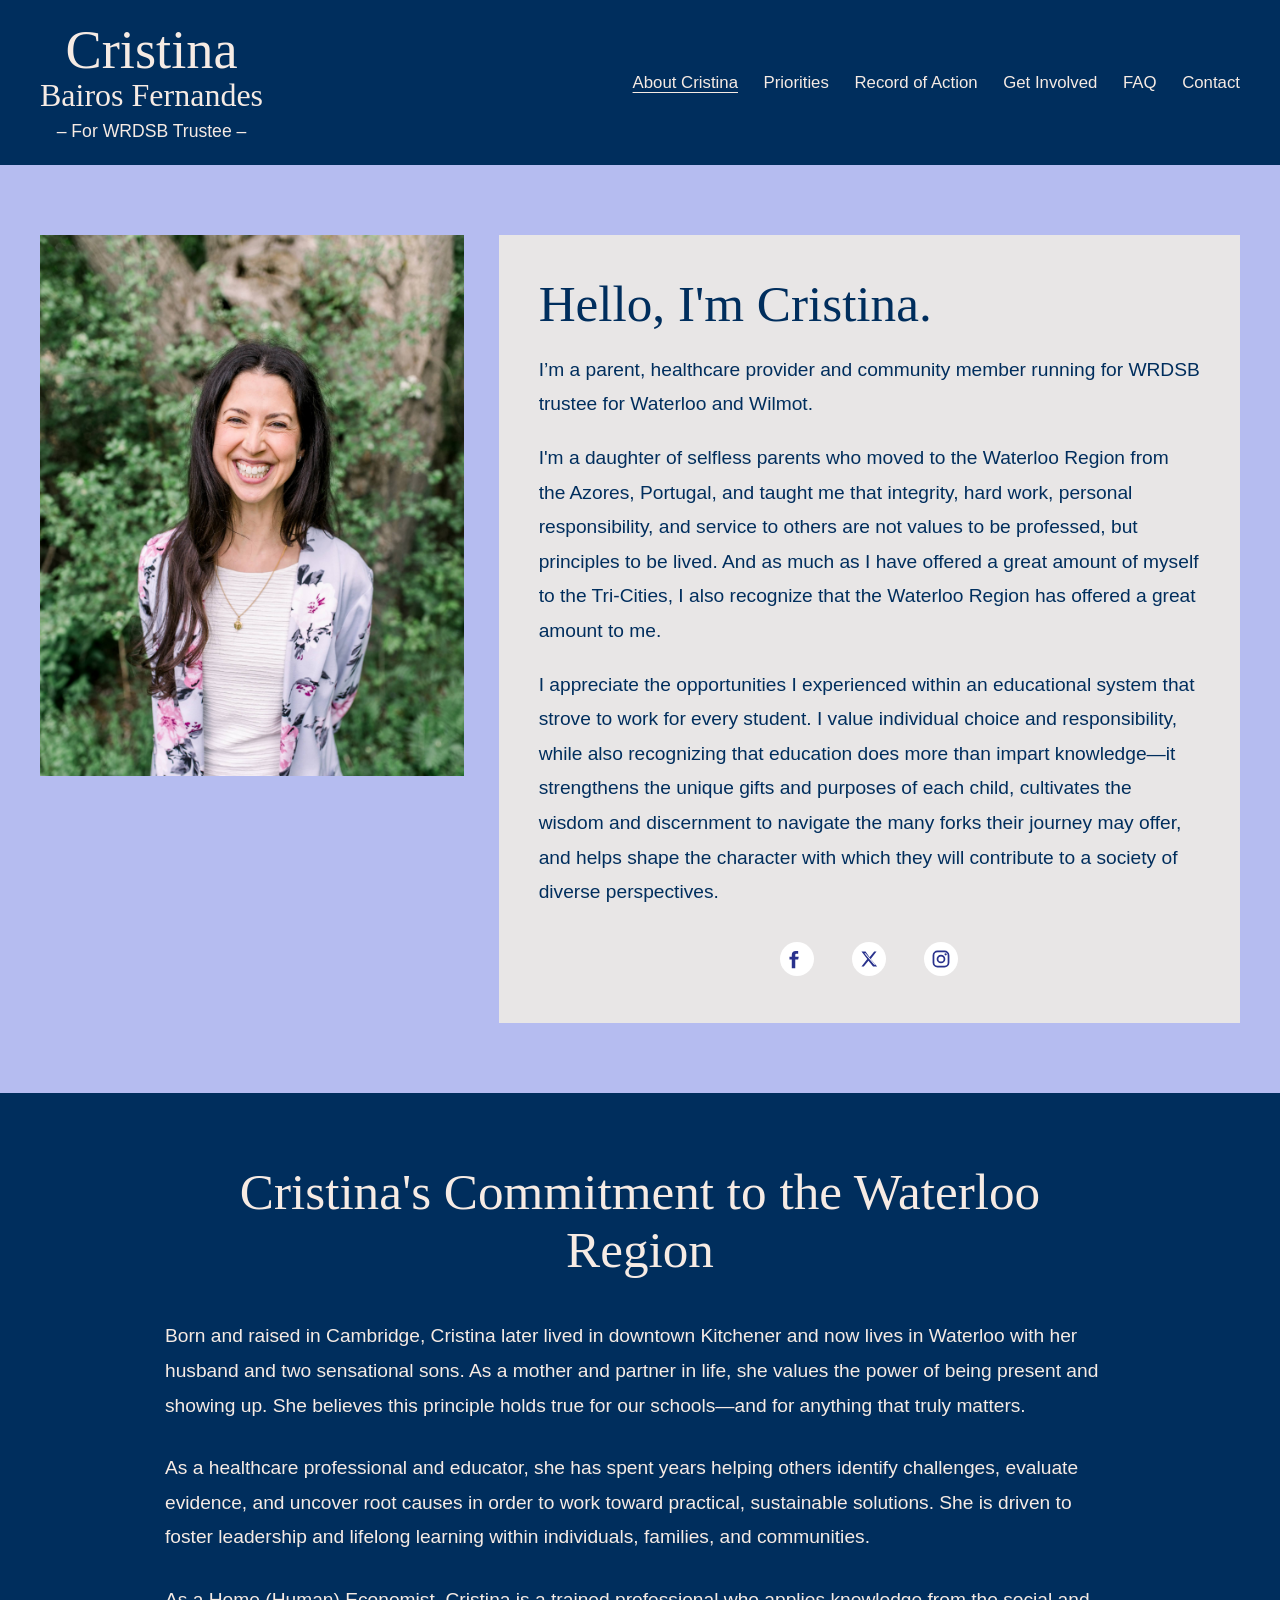
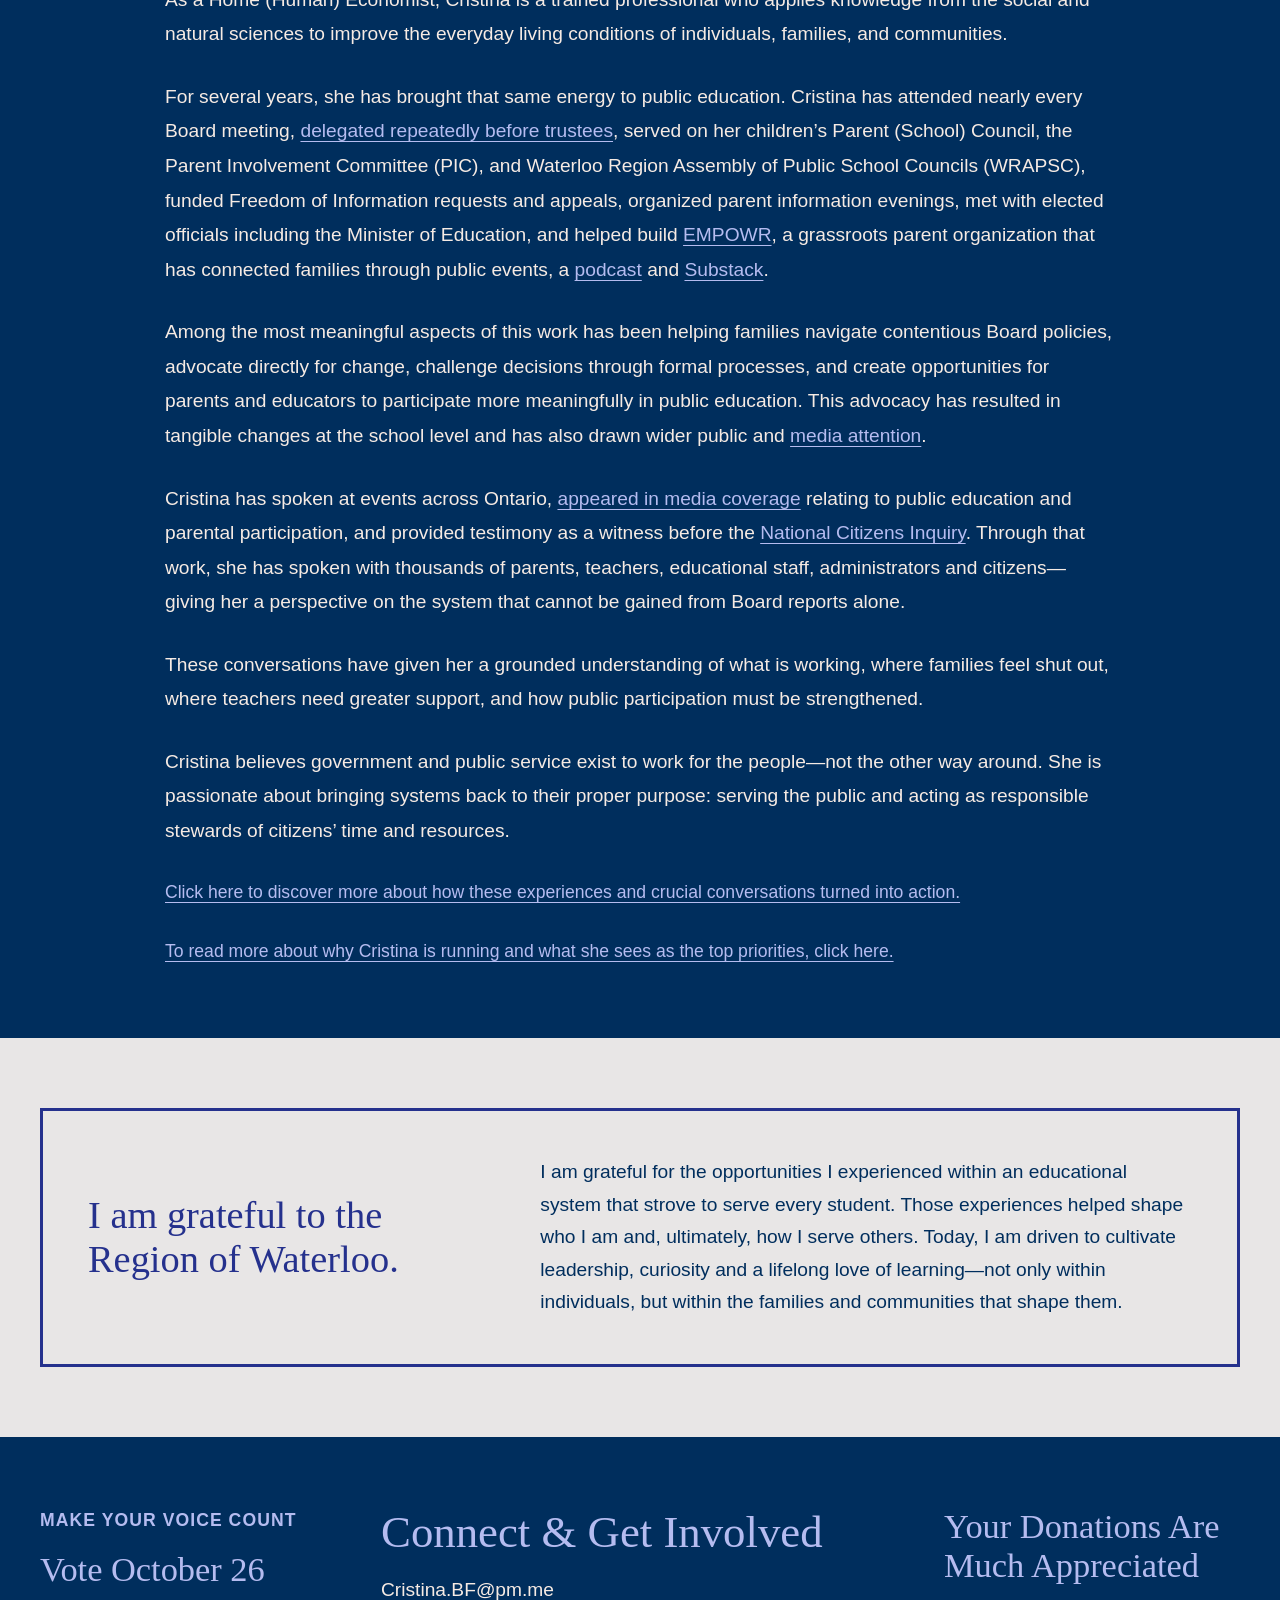
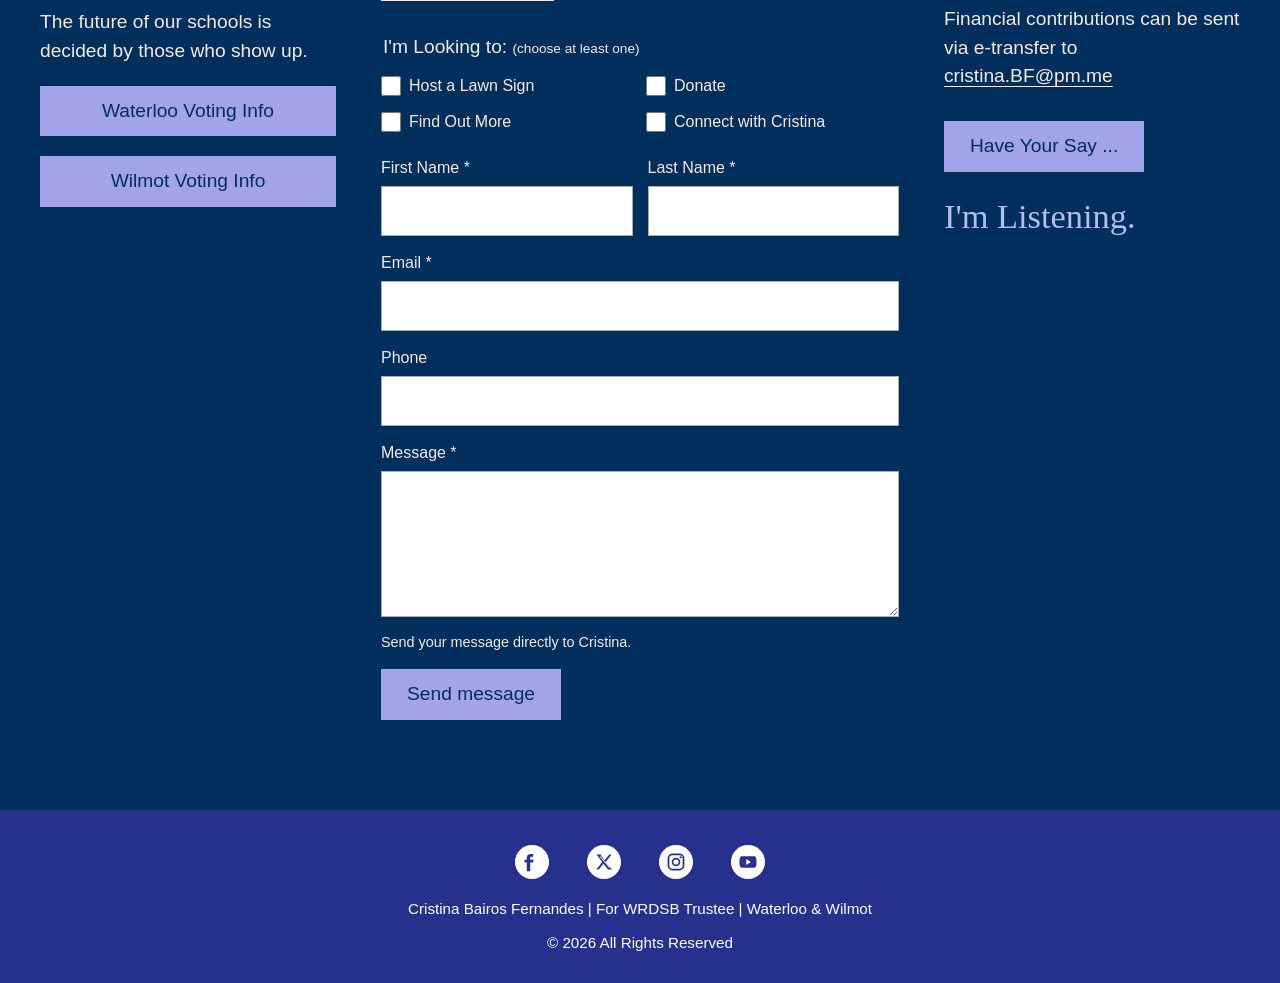
==== commit b40c304d: "Add files via upload" ====
--- a/about-cris/index.html
+++ b/about-cris/index.html
@@ -6,8 +6,8 @@
   <title>About Cristina Bairos Fernandes | 2026 WRDSB Trustee Candidate</title>
   <meta name="description" content="Meet Cristina Bairos Fernandes, a parent, healthcare provider and community member running for WRDSB trustee for Waterloo and Wilmot in 2026.">
   <link rel="icon" href="https://static.wixstatic.com/media/94a08f_8d7bc930679843a6bdc421e61376ba02~mv2.png">
-  <link rel="stylesheet" href="../styles.css?v=28">
-  <script src="../script.js?v=7" defer></script>
+  <link rel="stylesheet" href="../styles.css?v=32">
+  <script src="../script.js?v=9" defer></script>
   <meta property="og:type" content="website">
   <meta property="og:site_name" content="Cristina Bairos Fernandes">
   <meta property="og:title" content="About Cristina Bairos Fernandes | 2026 WRDSB Trustee Candidate">
@@ -71,7 +71,7 @@
 <a class="skip-link" href="#main">Skip to content</a>
 <header class="site-header">
   <div class="header-inner wrap">
-    <a class="brand" href="../" aria-label="Cristina Bairos Fernandes, home"><span>Cristina</span><span>Bairos Fernandes</span><small>WRDSB Trustee Candidate · Waterloo &amp; Wilmot</small></a>
+    <a class="brand" href="../" aria-label="Cristina Bairos Fernandes, home"><span>Cristina</span><span>Bairos Fernandes</span><small>– For WRDSB Trustee –</small></a>
     <details class="navigation" open><summary>Menu <span aria-hidden="true">☰</span></summary><nav aria-label="Main navigation">
       <a href="../about-cris/" aria-current="page">About Cristina</a>
       <a href="../priorities/">Priorities</a>
@@ -114,14 +114,18 @@
   <div class="contact-section section-space" id="contact"><div class="contact-grid wrap">
     <section class="voting"><p class="eyebrow">Make Your Voice Count</p><h2>Vote October 26</h2><p>The future of our schools is decided by those who show up.</p><a class="button" href="https://www.waterloo.ca/council-and-committees/municipal-elections/vote-in-the-municipal-election">Waterloo Voting Info</a><a class="button" href="https://www.wilmot.ca/township-office/elections/">Wilmot Voting Info</a></section>
     <section class="connect"><h2>Connect &amp; Get Involved</h2><a class="email" href="mailto:Cristina.BF@pm.me">Cristina.BF@pm.me</a>
-      <form id="contact-form">
+      <form id="contact-form" action="https://api.web3forms.com/submit" method="POST">
+        <input type="hidden" name="access_key" value="16882bdd-f6e5-403b-aeac-d0b162ecda12">
+        <input type="hidden" name="subject" value="Connect &amp; Get Involved — Cristina’s campaign website">
+        <input type="hidden" name="from_name" value="Cristina’s campaign website">
+        <input type="checkbox" name="botcheck" class="form-botcheck" tabindex="-1" aria-hidden="true" autocomplete="off">
         <fieldset><legend>I'm Looking to: <span>(choose at least one)</span></legend><div class="checkboxes"><label><input type="checkbox" name="interest" value="Host a Lawn Sign"> Host a Lawn Sign</label><label><input type="checkbox" name="interest" value="Donate"> Donate</label><label><input type="checkbox" name="interest" value="Find Out More"> Find Out More</label><label><input type="checkbox" name="interest" value="Connect with Cristina"> Connect with Cristina</label></div></fieldset>
         <div class="name-fields"><label>First Name *<input name="firstName" autocomplete="given-name" maxlength="100" required></label><label>Last Name *<input name="lastName" autocomplete="family-name" maxlength="100" required></label></div>
         <label>Email *<input name="email" type="email" autocomplete="email" maxlength="250" required></label>
         <label>Phone<input name="phone" type="tel" autocomplete="tel" maxlength="50"></label>
         <label>Message *<textarea name="message" rows="5" required></textarea></label>
-        <p class="form-note">This form prepares a message in your email app. Review it there and send it to Cristina.</p>
-        <button class="button" type="submit">Prepare email</button><p id="form-status" role="status"></p>
+        <p class="form-note">Send your message directly to Cristina.</p>
+        <button class="button" type="submit">Send message</button><p id="form-status" role="status"></p>
       </form>
     </section>
     <section class="donations"><h2>Your Donations Are Much Appreciated</h2><p>Financial contributions can be sent via e-transfer to <a href="mailto:cristina.BF@pm.me?subject=Cristina%20for%20WRDSB%20Trustee%20Financial%20Contribution">cristina.BF@pm.me</a></p><a class="button" href="https://docs.google.com/forms/d/e/1FAIpQLSfS1SNRipjZpWVrn5qnN9l6ZZ29Iqpj7XGVn9k5e36djP1xtg/viewform?usp=publish-editor">Have Your Say ...</a><h2 class="listening">I'm Listening.</h2></section>
--- a/styles.css
+++ b/styles.css
@@ -114,6 +114,10 @@
 .faq{background:#f4f1f8;scroll-margin-top:20px}.faq-inner{max-width:1000px}.faq h2{text-align:center;margin-bottom:35px}.faq-item{border-bottom:1px solid #b5bcf0}.faq-item:first-of-type{border-top:1px solid #b5bcf0}.faq-item summary{padding:22px 12px;cursor:pointer;font-weight:bold;line-height:1.45}.faq-item[open] summary{color:var(--purple)}.faq-answer{padding:0 12px 24px}.faq-answer p{margin-top:0;line-height:1.65}.faq-answer p+p{margin-top:16px;font-size:1rem}.faq-answer a{font-weight:bold}
 @media(max-width:700px){.candidate-intro{padding:16px 0}.candidate-intro p{font-size:.95rem}.faq h2{font-size:2rem;margin-bottom:24px}.faq-item summary{padding:18px 4px;font-size:1.05rem}.faq-answer{padding:0 4px 22px;font-size:1.05rem}}
 
-.brand small{max-width:none;align-self:center;white-space:nowrap;font-size:1rem}
-@media(max-width:1100px){.brand small{font-size:.87rem}}
-@media(max-width:700px){.brand small{font-size:clamp(.65rem,2.65vw,.87rem)}}
+.brand small{align-self:center;white-space:nowrap}
+
+/* Web3Forms honeypot is not part of the visitor-facing form. */
+.form-botcheck{display:none!important}
+#contact-form button:disabled{opacity:.65;cursor:wait}
+
+@media(max-width:700px){.hero-audio-mobile-slot .hero-audio{width:min(100%,420px);height:40px;margin:22px 0 0}}
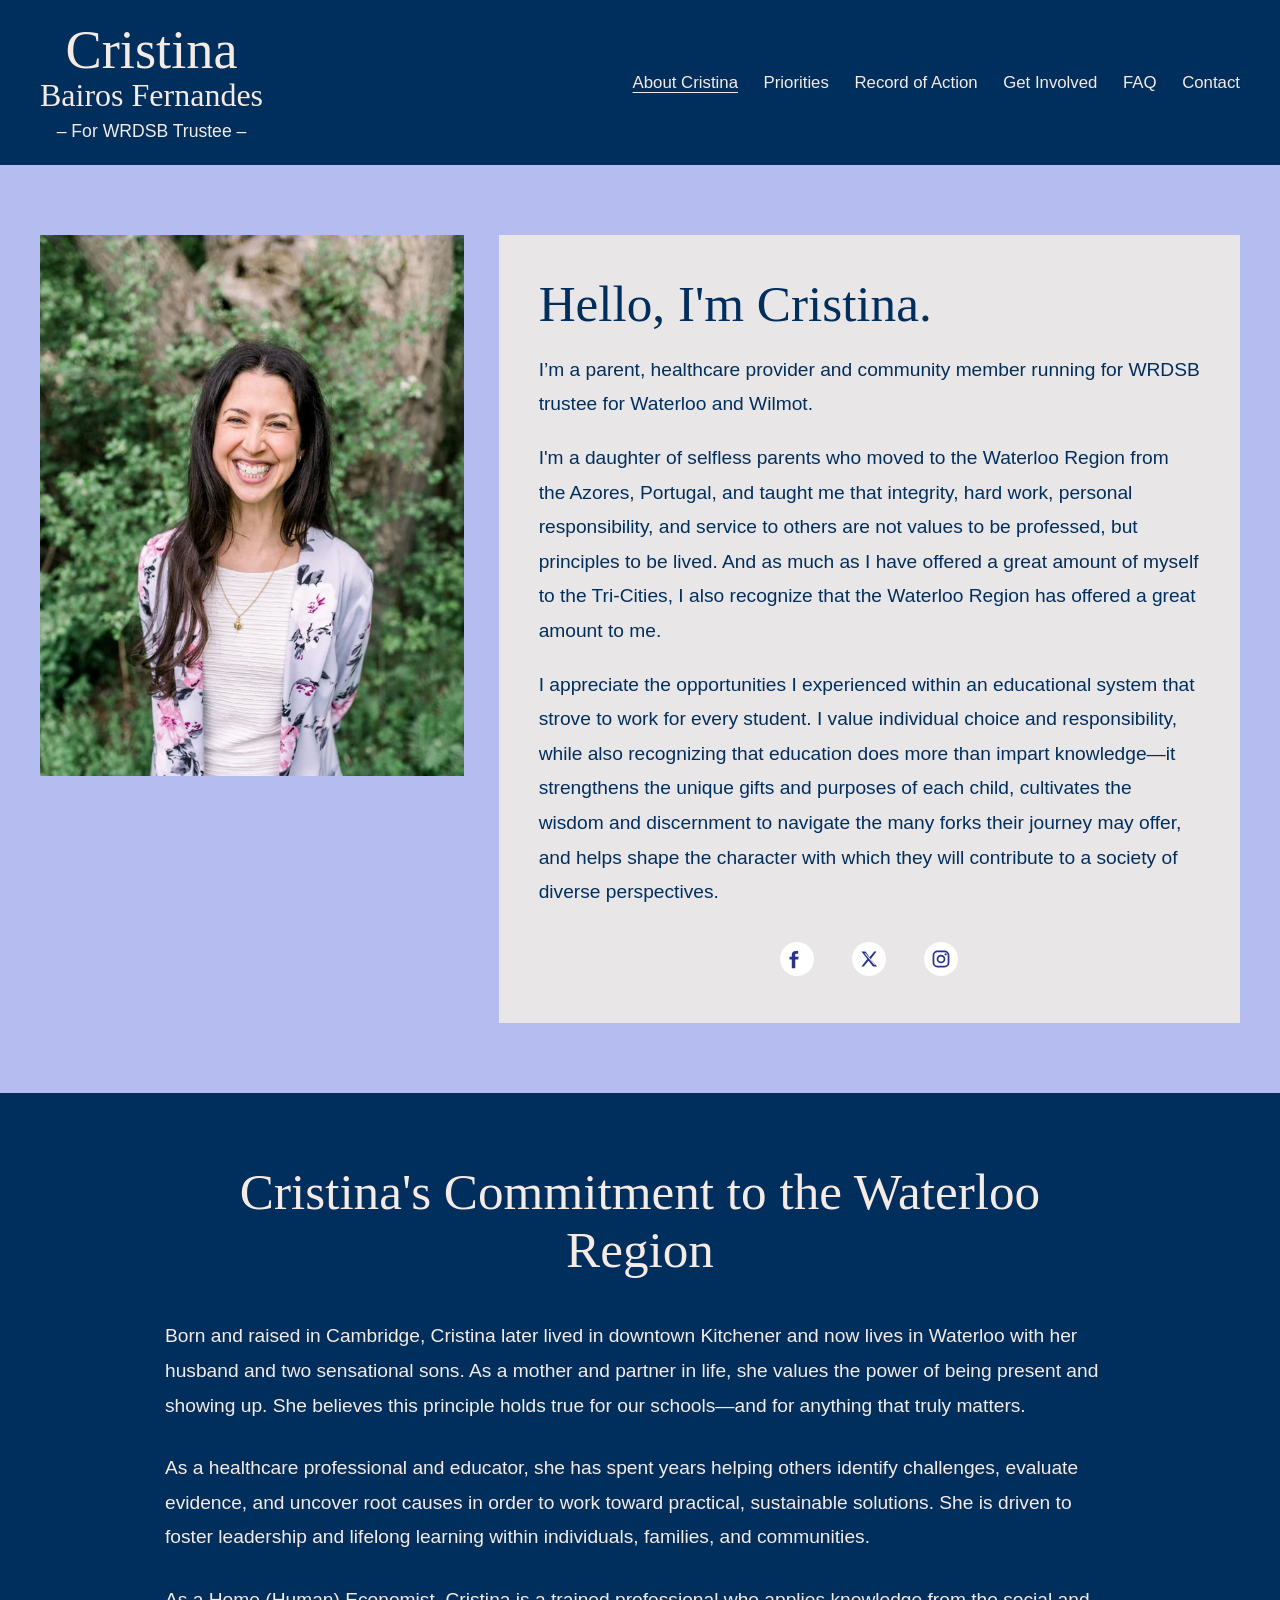
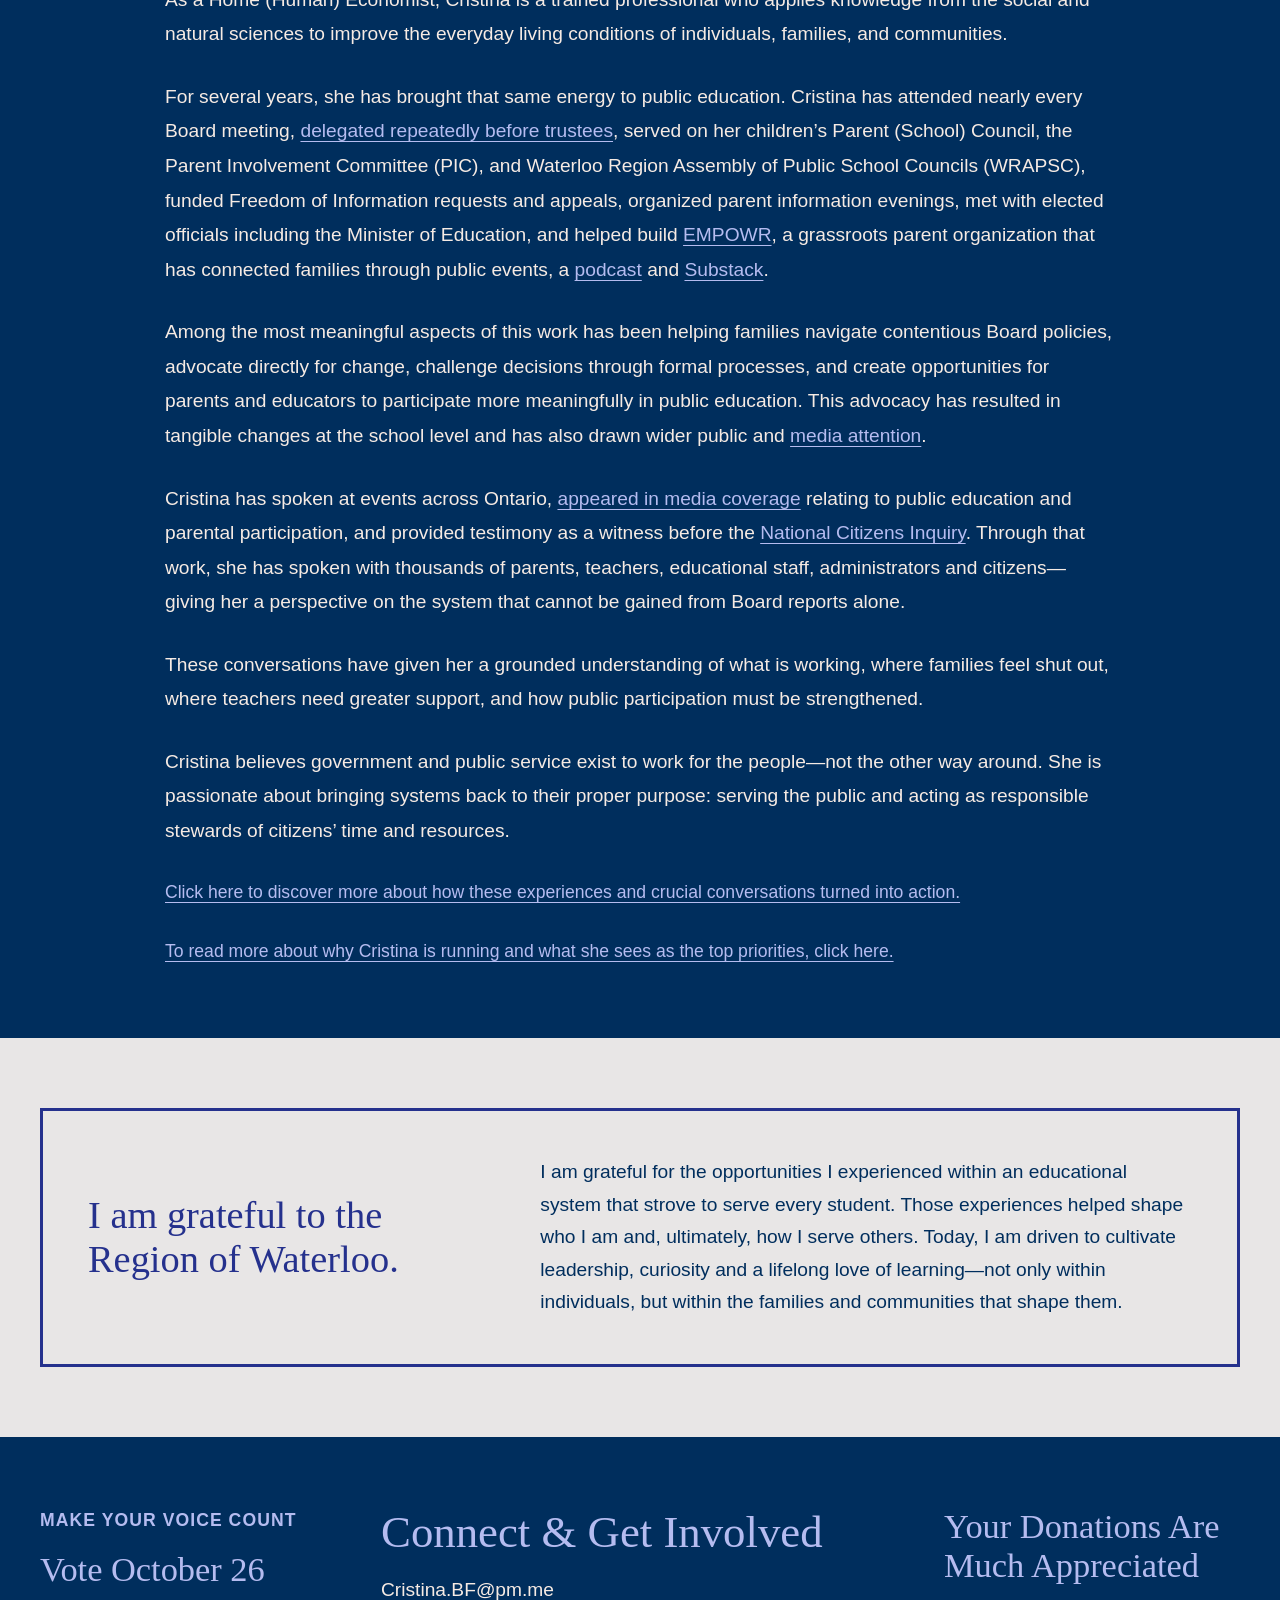
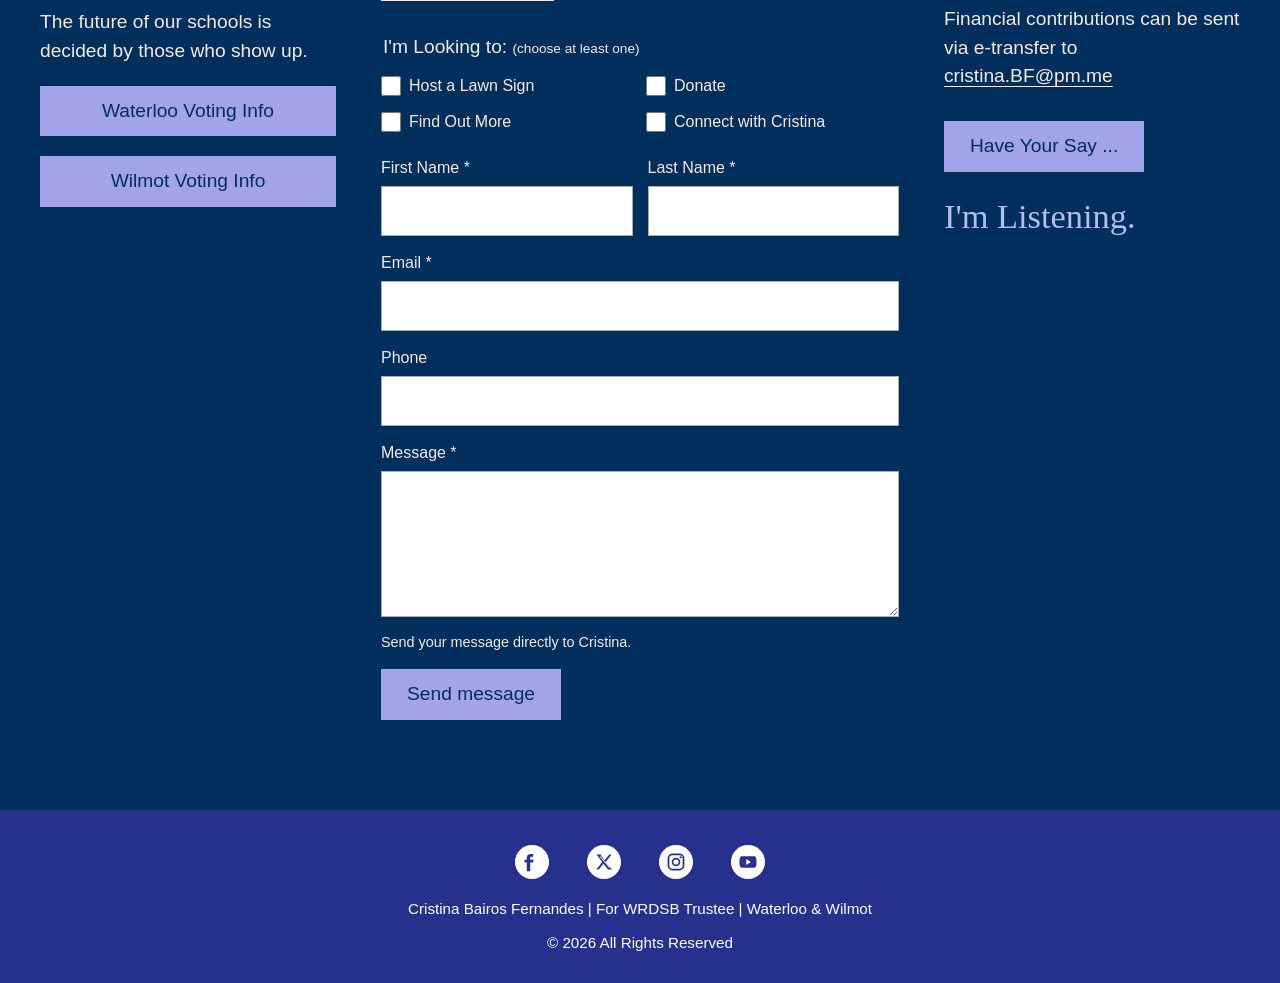
==== commit 61448c93: "Add files via upload" ====
--- a/about-cris/index.html
+++ b/about-cris/index.html
@@ -6,7 +6,7 @@
   <title>About Cristina Bairos Fernandes | 2026 WRDSB Trustee Candidate</title>
   <meta name="description" content="Meet Cristina Bairos Fernandes, a parent, healthcare provider and community member running for WRDSB trustee for Waterloo and Wilmot in 2026.">
   <link rel="icon" href="https://static.wixstatic.com/media/94a08f_8d7bc930679843a6bdc421e61376ba02~mv2.png">
-  <link rel="stylesheet" href="../styles.css?v=32">
+  <link rel="stylesheet" href="../styles.css?v=35">
   <script src="../script.js?v=9" defer></script>
   <meta property="og:type" content="website">
   <meta property="og:site_name" content="Cristina Bairos Fernandes">
@@ -31,7 +31,7 @@
       "@id": "https://lvernon91.github.io/cfernandes2026/#cristina",
       "name": "Cristina Bairos Fernandes",
       "url": "https://lvernon91.github.io/cfernandes2026/",
-      "image": "https://lvernon91.github.io/cfernandes2026/assets/cristina-portrait.png",
+      "image": "https://lvernon91.github.io/cfernandes2026/assets/cristina-portrait.webp",
       "description": "2026 candidate for Waterloo Region District School Board (WRDSB) trustee for Waterloo and Wilmot, Ontario.",
       "sameAs": [
         "https://www.facebook.com/CrisBairosFern",
@@ -84,7 +84,7 @@
 </header>
 <main id="main">
   <section class="about-intro section-space"><div class="about-intro-grid wrap">
-    <img class="about-portrait" src="../assets/cristina-about.jpg" alt="Cristina Bairos Fernandes" width="932" height="1394" fetchpriority="high">
+    <img class="about-portrait" srcset="../assets/cristina-about-600.webp 600w, ../assets/cristina-about.webp 1100w" sizes="(max-width: 900px) min(400px, 100vw - 48px), min(35vw, 500px)" src="../assets/cristina-about.webp" alt="Cristina Bairos Fernandes" width="1100" height="1405" fetchpriority="high">
     <div class="about-intro-copy"><h1>Hello, I'm Cristina.</h1>
       <p>I’m a parent, healthcare provider and community member running for WRDSB trustee for Waterloo and Wilmot.</p>
       <p>I'm a daughter of selfless parents who moved to the Waterloo Region from the Azores, Portugal, and taught me that integrity, hard work, personal responsibility, and service to others are not values to be professed, but principles to be lived. And as much as I have offered a great amount of myself to the Tri-Cities, I also recognize that the Waterloo Region has offered a great amount to me.</p>
--- a/styles.css
+++ b/styles.css
@@ -6,7 +6,7 @@
 .hero{background:#ececf5 url('assets/homepage-background.webp') center/cover}.hero-inner{display:grid;grid-template-columns:minmax(0,1.25fr) minmax(0,1fr);align-items:end;gap:25px}.hero-copy{align-self:start;padding-block:60px 45px}.hero h1{font-size:clamp(2rem,3.35vw,3.3rem)}.hero-copy p{max-width:650px}.vote-date{font-size:1.4rem}.commitments{list-style:none;padding:0;margin:20px 0 30px;font-size:clamp(1.1rem,1.5vw,1.45rem)}.commitments li{position:relative;padding-left:36px;margin-block:10px}.commitments li:before{content:'✓';position:absolute;left:0;top:1px;display:grid;place-items:center;width:25px;height:25px;border-radius:50%;background:var(--lavender);font-weight:bold;font-family:Arial,sans-serif}.portrait{width:100%;height:auto;max-height:790px;object-fit:contain;object-position:center bottom}
 .priorities{background:var(--blue);color:var(--cream)}.ruled{display:flex;align-items:center;gap:30px;text-align:center;color:var(--lavender);margin-bottom:45px}.ruled:before,.ruled:after{content:'';height:1px;flex:1;background:var(--lavender)}.priority-grid{display:grid;grid-template-columns:repeat(4,minmax(0,1fr));gap:30px}.priority-grid article{text-align:center}.icon-circle{width:112px;height:112px;background:var(--lavender);border-radius:50%;display:grid;place-items:center;margin:0 auto 24px;color:var(--navy)}.icon-circle svg{width:75px;height:75px;fill:none;stroke:currentColor;stroke-width:2.3;stroke-linecap:round;stroke-linejoin:round}.priority-grid h3{color:var(--lavender);min-height:3.5em}.priority-grid h3:after{content:'';display:block;width:55px;height:2px;background:var(--lavender);margin:20px auto 0}.priority-grid p{text-align:left;font-size:1.15rem;line-height:1.55}
 .experience-panel{border:3px solid var(--purple);padding:40px}.experience h2{text-align:center;font-size:clamp(2rem,3vw,2.6rem)}.intro{max-width:950px;margin:25px auto 40px;text-align:center}.experience-grid{display:grid;grid-template-columns:repeat(3,minmax(0,1fr));gap:40px}.experience-grid article+article{border-left:1px solid #a2a3e9;padding-left:40px}.experience-symbol{font-family:Georgia,serif;font-size:4.5rem;line-height:1;display:block;margin-bottom:20px}.experience-grid h3{min-height:2.7em}.experience-grid p{font-size:1.15rem}
-.vision{background:#eef0f4 url('assets/vision-background.jpg') center/cover}.vision-panel{padding:35px 0 45px;background:transparent;text-align:left;max-width:1400px}.vision h2{color:var(--purple)}.vision-title{display:flex;align-items:center;justify-content:center;gap:24px;width:58%;text-align:center;white-space:nowrap;font-size:clamp(2rem,3.5vw,3.5rem)}.vision-title:before,.vision-title:after{content:"";height:3px;background:var(--lavender);flex:1;min-width:35px}.vision p{width:52%;max-width:850px;margin-left:3%;margin-right:0}.vision p:not(.vision-values):not(.vision-closing){color:#757575}.vision-values{font-family:Caslon,Georgia,serif;font-size:clamp(1.6rem,2.5vw,2.6rem);line-height:1.3;padding-block:0;text-align:center}.vision-values span{color:#a2a3e9;margin-inline:8px}.vision-closing{text-align:center}
+.vision{background:#eef0f4 url('assets/vision-background.webp') center/cover}.vision-panel{padding:35px 0 45px;background:transparent;text-align:left;max-width:1400px}.vision h2{color:var(--purple)}.vision-title{display:flex;align-items:center;justify-content:center;gap:24px;width:58%;text-align:center;white-space:nowrap;font-size:clamp(2rem,3.5vw,3.5rem)}.vision-title:before,.vision-title:after{content:"";height:3px;background:var(--lavender);flex:1;min-width:35px}.vision p{width:52%;max-width:850px;margin-left:3%;margin-right:0}.vision p:not(.vision-values):not(.vision-closing){color:#757575}.vision-values{font-family:Caslon,Georgia,serif;font-size:clamp(1.6rem,2.5vw,2.6rem);line-height:1.3;padding-block:0;text-align:center}.vision-values span{color:#a2a3e9;margin-inline:8px}.vision-closing{text-align:center}
 .contact-section{background:var(--navy);color:var(--cream);scroll-margin-top:20px}.contact-grid{display:grid;grid-template-columns:minmax(0,.8fr) minmax(0,1.4fr) minmax(0,.8fr);gap:45px}.contact-grid h2{font-size:2.15rem;color:var(--lavender)}.connect h2{font-size:clamp(2.2rem,3.5vw,3.4rem)}.eyebrow{font-size:1.1rem;text-transform:uppercase;font-weight:bold;letter-spacing:.06em;color:var(--lavender);margin:0 0 16px}.voting .button{display:flex;margin-top:20px}.email{display:inline-block;margin-top:18px}.donations a{overflow-wrap:anywhere}.donations .button{margin-top:30px}.listening{margin-top:25px}form{margin-top:28px}fieldset{margin:0 0 22px;padding:0;border:0}legend{margin-bottom:12px}legend span{font-size:.85rem}.checkboxes{display:grid;grid-template-columns:1fr 1fr;gap:12px}.checkboxes label{display:flex;align-items:center;gap:8px;font-size:1rem;margin:0}.checkboxes input{width:20px;height:20px;margin:0;flex-shrink:0;accent-color:#a2a3e9}.name-fields{display:grid;grid-template-columns:1fr 1fr;gap:15px}form>label,.name-fields label{display:block;margin-bottom:15px;font-size:1rem}input:not([type=checkbox]),textarea{display:block;width:100%;min-width:0;border:1px solid #aaa;background:white;color:var(--navy);padding:12px;margin-top:6px;border-radius:0;font-size:1rem}textarea{resize:vertical;min-height:125px}.form-note{font-size:.9rem;line-height:1.5;margin:0 0 16px}#form-status{font-size:.95rem}.footer-bottom{background:var(--purple);color:white;text-align:center;padding:28px 0;font-size:.95rem}.social{display:flex;justify-content:center;flex-wrap:wrap;gap:24px}.social a{padding:10px 0}.footer-bottom p{margin-top:12px}
 @media(min-width:1101px){.navigation:not([open]) nav{display:flex}}
 @media(max-width:1100px){.wrap{width:calc(100% - 48px)}.contact-grid{grid-template-columns:1fr 1.6fr}.donations{grid-column:1/-1;max-width:650px}.priority-grid{grid-template-columns:repeat(2,minmax(0,1fr));gap:45px}.priority-grid h3{min-height:0}}
@@ -19,7 +19,7 @@
 @media(max-width:700px){.about-intro-copy{padding:28px 22px}.about-reading{width:calc(100% - 36px)}.about-reading h2{margin-bottom:30px}.gratitude-panel{padding:28px 22px}}
 
 /* Priorities page */
-.policy-reading{width:min(950px,calc(100% - 80px));margin-inline:auto;line-height:1.8}.policy-reading h1,.policy-reading h2{text-align:center;margin-bottom:36px}.policy-reading h1{font-size:clamp(2.4rem,4vw,3.5rem)}.policy-reading p{margin-top:26px}.policy-quote-grid{display:grid;grid-template-columns:minmax(0,1fr) minmax(0,1.7fr);align-items:center;gap:50px;background:white;padding:35px}.delegation-video{text-decoration:none}.delegation-video img{height:auto;width:100%}.delegation-video span{display:block;padding:15px;background:var(--navy);color:var(--cream);text-align:center;font-size:1rem}.policy-quote figure{margin:0}.policy-quote blockquote{margin:0;font:clamp(1.5rem,2.5vw,2rem)/1.5 Caslon,Georgia,serif}.policy-quote figcaption{margin-top:22px}.why-running{background:#ececf5 url('assets/homepage-background.webp') center/cover}.policy-dark{background:var(--navy);color:var(--cream)}.policy-dark h2{color:var(--lavender)}.governance{background:white;color:var(--purple)}.governance-subtitle{text-align:center;font:italic clamp(1.4rem,3vw,2rem)/1.4 Caslon,Georgia,serif}.governance-image{width:min(100%,720px);height:auto;margin:35px auto 0}.policy-jump-links{display:flex;flex-wrap:wrap;gap:12px;margin-top:30px}.policy-jump-links a{padding:10px 16px;border:1px solid var(--lavender);color:var(--lavender);line-height:1.4}.priority-detail{background-color:var(--blue);background-position:center;background-size:cover}.priority-detail-panel{display:grid;grid-template-columns:140px minmax(0,1fr);gap:35px;padding:45px;background:rgba(0,46,93,.92);color:var(--cream);border-radius:30px;max-width:1150px}.priority-detail .icon-circle{margin:0 auto}.priority-detail h2{font-size:clamp(1.8rem,3vw,2.5rem);color:var(--lavender)}.priority-detail h3{margin-top:30px;line-height:1.4}.priority-detail p{line-height:1.7}.priority-detail ul{padding-left:1.3em;margin:20px 0 0;line-height:1.7}.priority-detail li+li{margin-top:12px}#student-success{background-image:url('assets/vision-background.jpg')}#parent-participation{background-image:url('assets/parent-participation-background.jpg')}#supporting-educators{background-image:url('assets/educator-background.jpg')}#truth-trust-transparency{background-image:url('assets/governance-background.jpg')}
+.policy-reading{width:min(950px,calc(100% - 80px));margin-inline:auto;line-height:1.8}.policy-reading h1,.policy-reading h2{text-align:center;margin-bottom:36px}.policy-reading h1{font-size:clamp(2.4rem,4vw,3.5rem)}.policy-reading p{margin-top:26px}.policy-quote-grid{display:grid;grid-template-columns:minmax(0,1fr) minmax(0,1.7fr);align-items:center;gap:50px;background:white;padding:35px}.delegation-video{text-decoration:none}.delegation-video img{height:auto;width:100%}.delegation-video span{display:block;padding:15px;background:var(--navy);color:var(--cream);text-align:center;font-size:1rem}.policy-quote figure{margin:0}.policy-quote blockquote{margin:0;font:clamp(1.5rem,2.5vw,2rem)/1.5 Caslon,Georgia,serif}.policy-quote figcaption{margin-top:22px}.why-running{background:#ececf5 url('assets/homepage-background.webp') center/cover}.policy-dark{background:var(--navy);color:var(--cream)}.policy-dark h2{color:var(--lavender)}.governance{background:white;color:var(--purple)}.governance-subtitle{text-align:center;font:italic clamp(1.4rem,3vw,2rem)/1.4 Caslon,Georgia,serif}.governance-image{width:min(100%,720px);height:auto;margin:35px auto 0}.policy-jump-links{display:flex;flex-wrap:wrap;gap:12px;margin-top:30px}.policy-jump-links a{padding:10px 16px;border:1px solid var(--lavender);color:var(--lavender);line-height:1.4}.priority-detail{background-color:var(--blue);background-position:center;background-size:cover}.priority-detail-panel{display:grid;grid-template-columns:140px minmax(0,1fr);gap:35px;padding:45px;background:rgba(0,46,93,.92);color:var(--cream);border-radius:30px;max-width:1150px}.priority-detail .icon-circle{margin:0 auto}.priority-detail h2{font-size:clamp(1.8rem,3vw,2.5rem);color:var(--lavender)}.priority-detail h3{margin-top:30px;line-height:1.4}.priority-detail p{line-height:1.7}.priority-detail ul{padding-left:1.3em;margin:20px 0 0;line-height:1.7}.priority-detail li+li{margin-top:12px}#student-success{background-image:url('assets/vision-background.webp')}#parent-participation{background-image:url('assets/parent-participation-background.webp')}#supporting-educators{background-image:url('assets/educator-background.webp')}#truth-trust-transparency{background-image:url('assets/governance-background.webp')}
 @media(max-width:900px){.policy-reading{width:calc(100% - 48px)}.policy-quote-grid{grid-template-columns:1fr;gap:30px}.delegation-video{max-width:550px;margin-inline:auto}.priority-detail-panel{grid-template-columns:110px minmax(0,1fr);gap:25px;padding:35px}}
 @media(max-width:700px){.policy-reading{width:calc(100% - 36px)}.policy-quote-grid{padding:25px 22px}.priority-detail-panel{grid-template-columns:1fr;padding:30px 22px;border-radius:20px}.priority-detail h2{text-align:center}.policy-jump-links{flex-direction:column}.policy-reading h1,.policy-reading h2{margin-bottom:28px}}
 
@@ -121,3 +121,6 @@
 #contact-form button:disabled{opacity:.65;cursor:wait}
 
 @media(max-width:700px){.hero-audio-mobile-slot .hero-audio{width:min(100%,420px);height:40px;margin:22px 0 0}}
+
+
+@media(max-width:700px){.hero-candidacy{display:none}}
